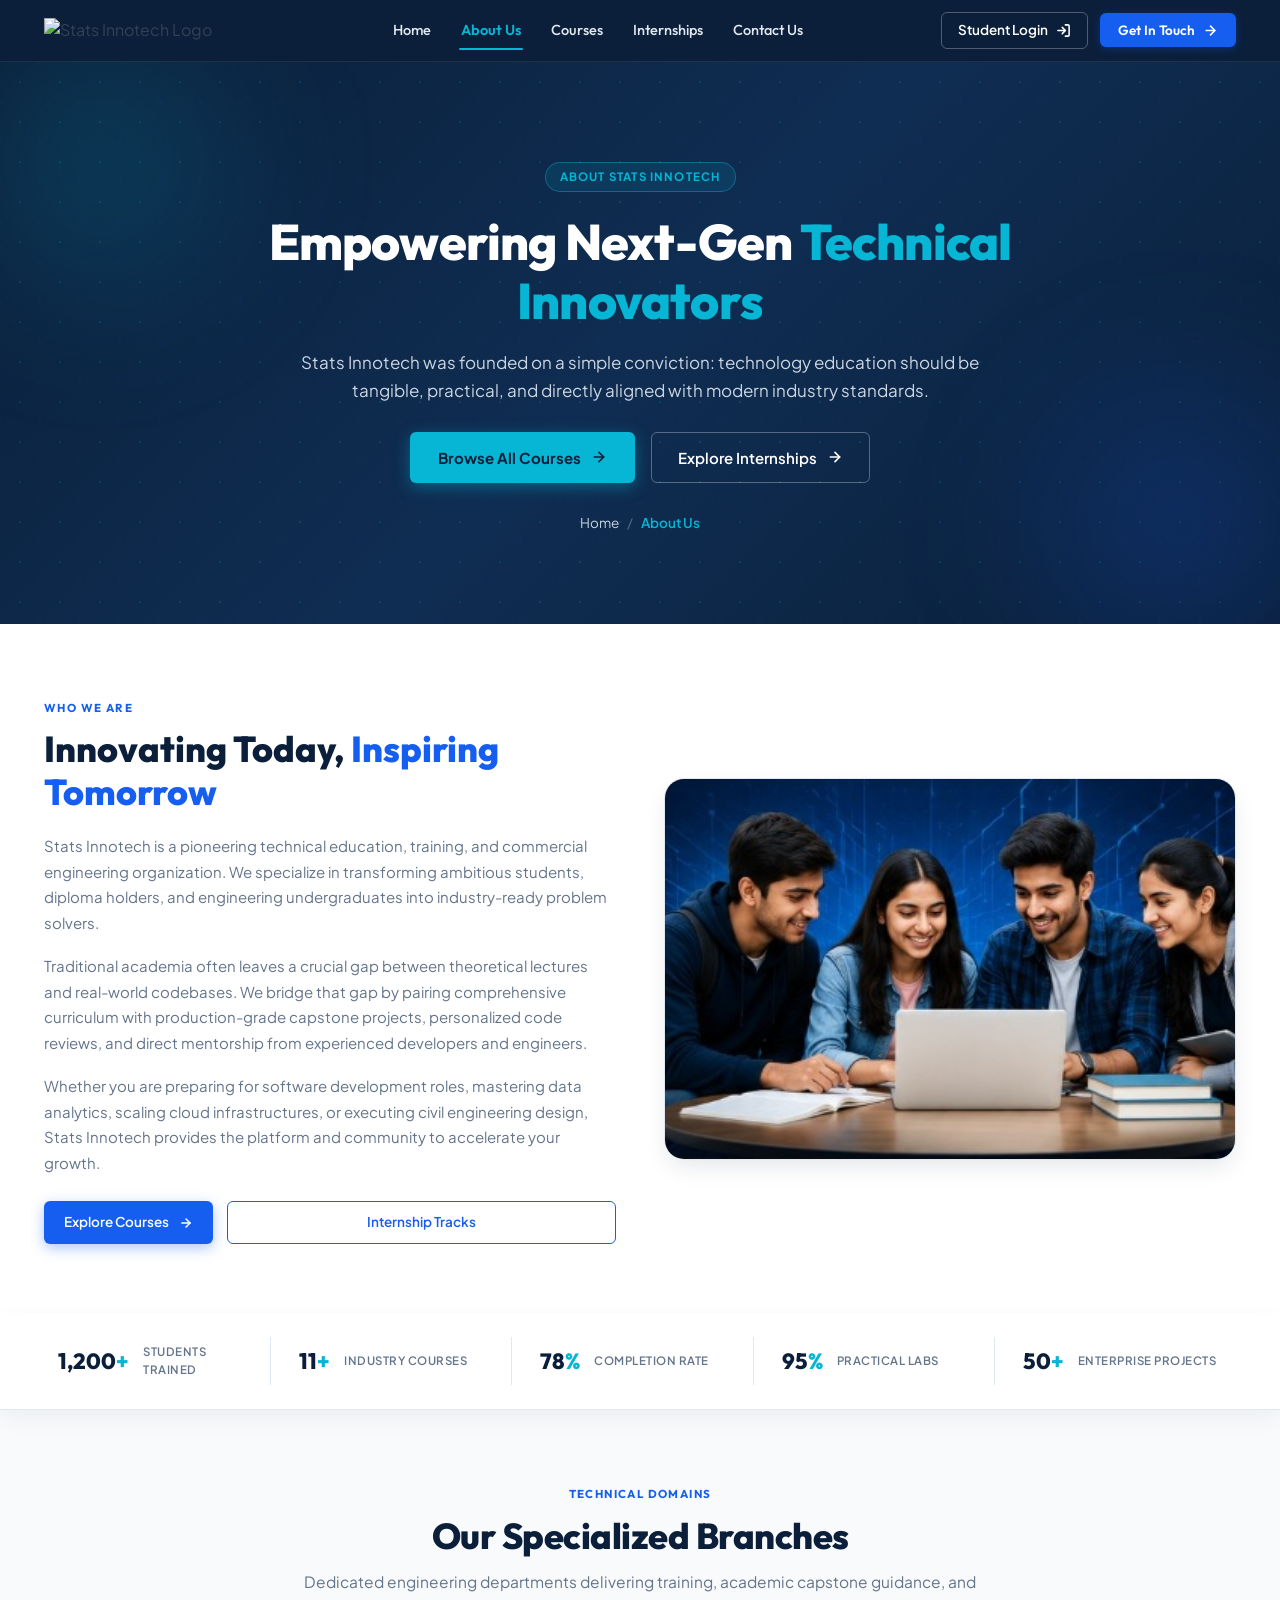
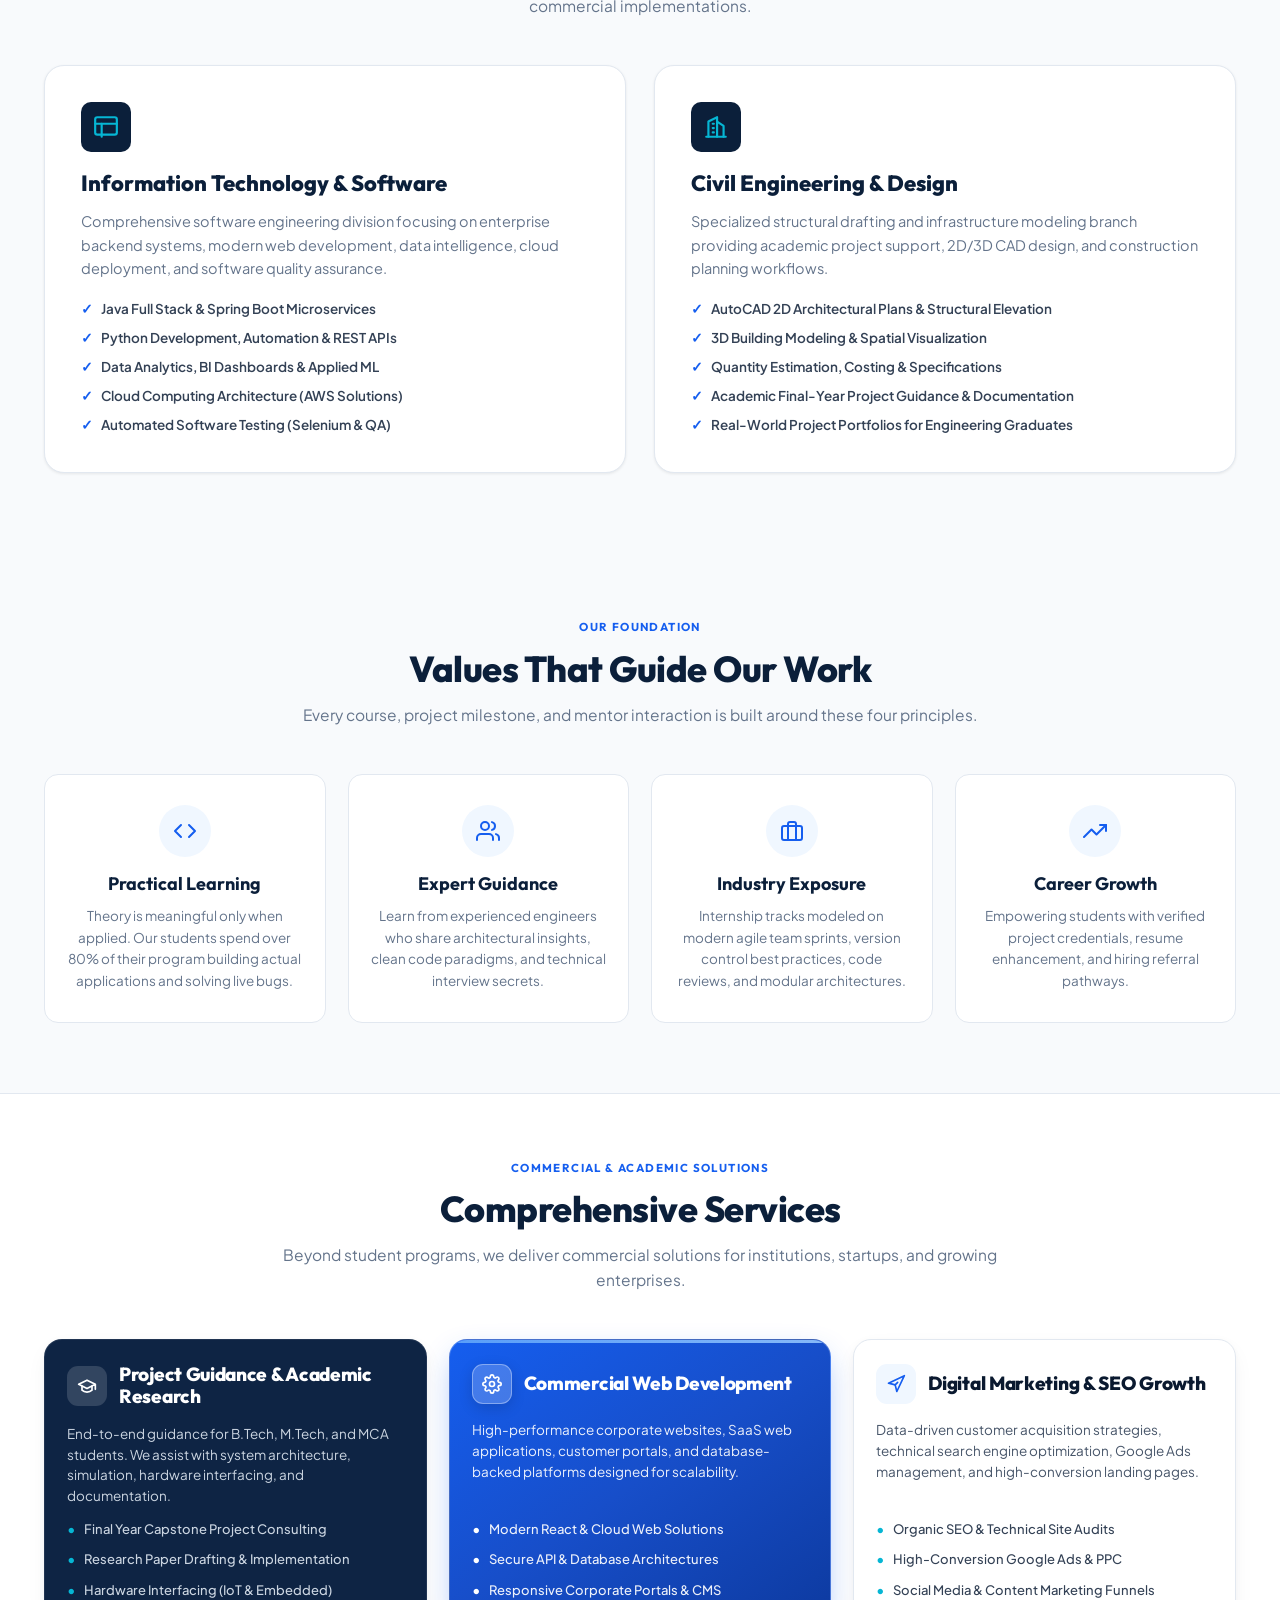
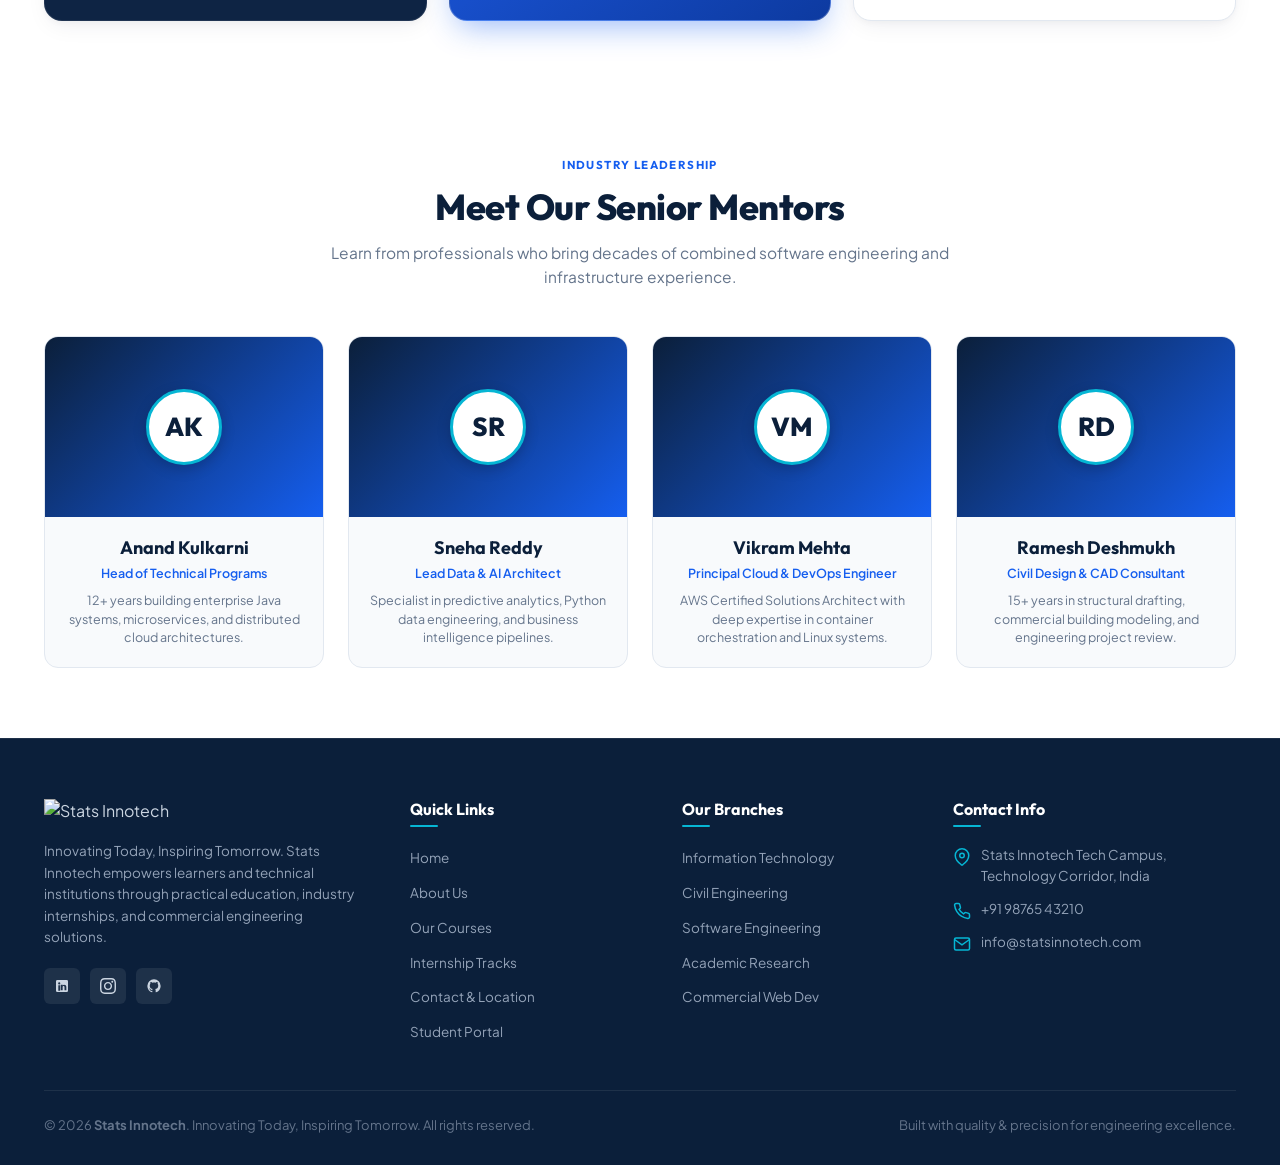
==== about.html @ 487d173d "Initial commit: Stats Innotech website files" ====
<!DOCTYPE html>
<html lang="en">
<head>
  <meta charset="UTF-8">
  <meta name="viewport" content="width=device-width, initial-scale=1.0">
  <title>About Us | Stats Innotech - Innovating Today, Inspiring Tomorrow</title>
  <meta name="description" content="Learn about Stats Innotech - our mission, story, leadership, core engineering branches in IT and Civil, and commitment to practical technical training and industry internships.">
  <link rel="preconnect" href="https://fonts.googleapis.com">
  <link rel="preconnect" href="https://fonts.gstatic.com" crossorigin>
  <link href="https://fonts.googleapis.com/css2?family=Outfit:wght@400;500;600;700;800&family=Plus+Jakarta+Sans:wght@400;500;600;700&display=swap" rel="stylesheet">
  <link rel="stylesheet" href="styles.css">
</head>
<body>

  <!-- ==========================================================================
       SITE HEADER
       ========================================================================== -->
  <header class="site-header" id="siteHeader">
    <div class="container nav-container">
      <a href="Index.html" class="brand-logo" aria-label="Stats Innotech Home">
        <img src="assets/header_logo.png" alt="Stats Innotech Logo" class="brand-logo-image">
      </a>

      <nav class="nav-menu" id="navMenu">
        <a href="Index.html" class="nav-link">Home</a>
        <a href="about.html" class="nav-link active">About Us</a>
        <a href="courses.html" class="nav-link">Courses</a>
        <a href="internships.html" class="nav-link">Internships</a>
        <a href="contact.html" class="nav-link">Contact Us</a>
      </nav>

      <div class="nav-actions">
        <a href="Index.html#student" class="btn-header-login" id="btnLogin">
          <span>Student Login</span>
          <svg fill="none" height="15" stroke="currentColor" stroke-linecap="round" stroke-linejoin="round" stroke-width="2.5" viewBox="0 0 24 24" width="15">
            <path d="M15 3h4a2 2 0 0 1 2 2v14a2 2 0 0 1-2 2h-4"></path>
            <polyline points="10 17 15 12 10 7"></polyline>
            <line x1="15" x2="3" y1="12" y2="12"></line>
          </svg>
        </a>
        <button class="btn-header-cta" id="btnGetInTouch" type="button">
          <span>Get In Touch</span>
          <svg fill="none" height="15" stroke="currentColor" stroke-linecap="round" stroke-linejoin="round" stroke-width="2.5" viewBox="0 0 24 24" width="15">
            <line x1="5" x2="19" y1="12" y2="12"></line>
            <polyline points="12 5 19 12 12 19"></polyline>
          </svg>
        </button>
        <button class="mobile-nav-toggle" id="mobileNavToggle" aria-label="Toggle navigation menu" type="button">
          <svg fill="none" height="24" stroke="currentColor" stroke-linecap="round" stroke-linejoin="round" stroke-width="2" viewBox="0 0 24 24" width="24">
            <line x1="3" x2="21" y1="12" y2="12"></line>
            <line x1="3" x2="21" y1="6" y2="6"></line>
            <line x1="3" x2="21" y1="18" y2="18"></line>
          </svg>
        </button>
      </div>
    </div>
  </header>

  <main>
    <!-- ==========================================================================
         PAGE HERO SECTION (PREMIUM HERO DESIGN)
         ========================================================================== -->
    <section class="cta-banner-section" id="pageHero" style="padding: 100px 0 90px;">
      <div class="cta-banner-glow-left"></div>
      <div class="cta-banner-glow-right"></div>
      <div class="container cta-banner-content">
        <div class="page-banner-pill" style="margin: 0 auto 20px;">
          <span>ABOUT STATS INNOTECH</span>
        </div>
        <h1 class="cta-banner-title" style="font-size: 50px; font-weight: 800; max-width: 860px; margin: 0 auto 18px; line-height: 1.18; letter-spacing: -0.8px;">
          Empowering Next-Gen <span class="text-cyan">Technical Innovators</span>
        </h1>
        <p class="cta-banner-subtitle" style="font-size: 17px; max-width: 680px; margin: 0 auto 28px; line-height: 1.65; color: #CBD5E1;">
          Stats Innotech was founded on a simple conviction: technology education should be tangible, practical, and directly aligned with modern industry standards.
        </p>
        <div class="cta-banner-actions" style="margin-bottom: 30px;">
          <a href="courses.html" class="btn-cta-primary">
            <span>Browse All Courses</span>
            <svg fill="none" height="16" stroke="currentColor" stroke-linecap="round" stroke-linejoin="round" stroke-width="2.5" viewBox="0 0 24 24" width="16"><line x1="5" x2="19" y1="12" y2="12"></line><polyline points="12 5 19 12 12 19"></polyline></svg>
          </a>
          <a href="internships.html" class="btn-cta-secondary">
            <span>Explore Internships</span>
            <svg fill="none" height="16" stroke="currentColor" stroke-linecap="round" stroke-linejoin="round" stroke-width="2.5" viewBox="0 0 24 24" width="16"><line x1="5" x2="19" y1="12" y2="12"></line><polyline points="12 5 19 12 12 19"></polyline></svg>
          </a>
        </div>
        <nav class="breadcrumb-nav" aria-label="Breadcrumb" style="justify-content: center;">
          <a href="Index.html">Home</a>
          <span class="breadcrumb-sep">/</span>
          <span class="breadcrumb-current">About Us</span>
        </nav>
      </div>
    </section>

    <!-- ==========================================================================
         COMPANY STORY & OVERVIEW
         ========================================================================== -->
    <section class="about-intro-section">
      <div class="container">
        <div class="about-intro-grid">
          <div class="about-intro-text">
            <span class="section-kicker">WHO WE ARE</span>
            <h2>Innovating Today, <span class="text-blue">Inspiring Tomorrow</span></h2>
            <p>
              Stats Innotech is a pioneering technical education, training, and commercial engineering organization. We specialize in transforming ambitious students, diploma holders, and engineering undergraduates into industry-ready problem solvers.
            </p>
            <p>
              Traditional academia often leaves a crucial gap between theoretical lectures and real-world codebases. We bridge that gap by pairing comprehensive curriculum with production-grade capstone projects, personalized code reviews, and direct mentorship from experienced developers and engineers.
            </p>
            <p>
              Whether you are preparing for software development roles, mastering data analytics, scaling cloud infrastructures, or executing civil engineering design, Stats Innotech provides the platform and community to accelerate your growth.
            </p>

            <div style="display: flex; gap: 14px; margin-top: 26px;">
              <a href="courses.html" class="btn-primary-hero" style="font-size: 13.5px; padding: 10px 20px;">
                <span>Explore Courses</span>
                <svg fill="none" height="14" stroke="currentColor" stroke-linecap="round" stroke-linejoin="round" stroke-width="2.5" viewBox="0 0 24 24" width="14"><line x1="5" x2="19" y1="12" y2="12"></line><polyline points="12 5 19 12 12 19"></polyline></svg>
              </a>
              <a href="internships.html" class="btn-card-outline" style="font-size: 13.5px; padding: 10px 20px; text-align: center;">
                <span>Internship Tracks</span>
              </a>
            </div>
          </div>

          <div class="about-intro-visual">
            <img src="assets/hero_students.png" alt="Stats Innotech Learning Community">
          </div>
        </div>
      </div>
    </section>

    <!-- ==========================================================================
         IMPACT METRICS BAR
         ========================================================================== -->
    <section class="impact-section" aria-label="Stats Innotech impact metrics">
      <div class="container impact-grid">
        <div class="impact-item">
          <span class="impact-value">1,200<span class="plus">+</span></span>
          <span class="impact-label">Students Trained</span>
        </div>
        <div class="impact-item">
          <span class="impact-value">11<span class="plus">+</span></span>
          <span class="impact-label">Industry Courses</span>
        </div>
        <div class="impact-item">
          <span class="impact-value">78<span class="plus">%</span></span>
          <span class="impact-label">Completion Rate</span>
        </div>
        <div class="impact-item">
          <span class="impact-value">95<span class="plus">%</span></span>
          <span class="impact-label">Practical Labs</span>
        </div>
        <div class="impact-item">
          <span class="impact-value">50<span class="plus">+</span></span>
          <span class="impact-label">Enterprise Projects</span>
        </div>
      </div>
    </section>

    <!-- ==========================================================================
         CORE OPERATIONAL BRANCHES
         ========================================================================== -->
    <section class="branches-section">
      <div class="container">
        <div class="section-header-centered">
          <span class="section-kicker">TECHNICAL DOMAINS</span>
          <h2 class="section-title">Our Specialized Branches</h2>
          <p class="section-subtitle">Dedicated engineering departments delivering training, academic capstone guidance, and commercial implementations.</p>
        </div>

        <div class="branches-grid">
          <!-- Branch 1: IT -->
          <div class="branch-box">
            <div class="branch-icon">
              <svg fill="none" height="26" stroke="currentColor" stroke-linecap="round" stroke-linejoin="round" stroke-width="2" viewBox="0 0 24 24" width="26">
                <rect height="16" rx="2" width="20" x="2" y="3"></rect>
                <line x1="2" x2="22" y1="9" y2="9"></line>
                <line x1="8" x2="8" y1="21" y2="9"></line>
              </svg>
            </div>
            <h3 class="branch-title">Information Technology &amp; Software</h3>
            <p class="branch-desc">
              Comprehensive software engineering division focusing on enterprise backend systems, modern web development, data intelligence, cloud deployment, and software quality assurance.
            </p>
            <ul class="branch-list">
              <li>Java Full Stack &amp; Spring Boot Microservices</li>
              <li>Python Development, Automation &amp; REST APIs</li>
              <li>Data Analytics, BI Dashboards &amp; Applied ML</li>
              <li>Cloud Computing Architecture (AWS Solutions)</li>
              <li>Automated Software Testing (Selenium &amp; QA)</li>
            </ul>
          </div>

          <!-- Branch 2: Civil -->
          <div class="branch-box">
            <div class="branch-icon">
              <svg fill="none" height="26" stroke="currentColor" stroke-linecap="round" stroke-linejoin="round" stroke-width="2" viewBox="0 0 24 24" width="26">
                <path d="M3 21h18"></path>
                <path d="M5 21V7l8-4v18"></path>
                <path d="M19 21V11l-6-4"></path>
                <path d="M9 9h1"></path>
                <path d="M9 13h1"></path>
                <path d="M9 17h1"></path>
              </svg>
            </div>
            <h3 class="branch-title">Civil Engineering &amp; Design</h3>
            <p class="branch-desc">
              Specialized structural drafting and infrastructure modeling branch providing academic project support, 2D/3D CAD design, and construction planning workflows.
            </p>
            <ul class="branch-list">
              <li>AutoCAD 2D Architectural Plans &amp; Structural Elevation</li>
              <li>3D Building Modeling &amp; Spatial Visualization</li>
              <li>Quantity Estimation, Costing &amp; Specifications</li>
              <li>Academic Final-Year Project Guidance &amp; Documentation</li>
              <li>Real-World Project Portfolios for Engineering Graduates</li>
            </ul>
          </div>
        </div>
      </div>
    </section>

    <!-- ==========================================================================
         CORE VALUES
         ========================================================================== -->
    <section class="values-section">
      <div class="container">
        <div class="section-header-centered">
          <span class="section-kicker">OUR FOUNDATION</span>
          <h2 class="section-title">Values That Guide Our Work</h2>
          <p class="section-subtitle">Every course, project milestone, and mentor interaction is built around these four principles.</p>
        </div>

        <div class="values-grid">
          <div class="value-card">
            <div class="value-icon">
              <svg fill="none" height="24" stroke="currentColor" stroke-linecap="round" stroke-linejoin="round" stroke-width="2" viewBox="0 0 24 24" width="24">
                <polyline points="16 18 22 12 16 6"></polyline>
                <polyline points="8 6 2 12 8 18"></polyline>
              </svg>
            </div>
            <h3 class="value-card-title">Practical Learning</h3>
            <p class="value-card-desc">Theory is meaningful only when applied. Our students spend over 80% of their program building actual applications and solving live bugs.</p>
          </div>

          <div class="value-card">
            <div class="value-icon">
              <svg fill="none" height="24" stroke="currentColor" stroke-linecap="round" stroke-linejoin="round" stroke-width="2" viewBox="0 0 24 24" width="24">
                <path d="M17 21v-2a4 4 0 0 0-4-4H5a4 4 0 0 0-4 4v2"></path>
                <circle cx="9" cy="7" r="4"></circle>
                <path d="M23 21v-2a4 4 0 0 0-3-3.87"></path>
                <path d="M16 3.13a4 4 0 0 1 0 7.75"></path>
              </svg>
            </div>
            <h3 class="value-card-title">Expert Guidance</h3>
            <p class="value-card-desc">Learn from experienced engineers who share architectural insights, clean code paradigms, and technical interview secrets.</p>
          </div>

          <div class="value-card">
            <div class="value-icon">
              <svg fill="none" height="24" stroke="currentColor" stroke-linecap="round" stroke-linejoin="round" stroke-width="2" viewBox="0 0 24 24" width="24">
                <rect height="14" rx="2" ry="2" width="20" x="2" y="7"></rect>
                <path d="M16 21V5a2 2 0 0 0-2-2h-4a2 2 0 0 0-2 2v16"></path>
              </svg>
            </div>
            <h3 class="value-card-title">Industry Exposure</h3>
            <p class="value-card-desc">Internship tracks modeled on modern agile team sprints, version control best practices, code reviews, and modular architectures.</p>
          </div>

          <div class="value-card">
            <div class="value-icon">
              <svg fill="none" height="24" stroke="currentColor" stroke-linecap="round" stroke-linejoin="round" stroke-width="2" viewBox="0 0 24 24" width="24">
                <polyline points="23 6 13.5 15.5 8.5 10.5 1 18"></polyline>
                <polyline points="17 6 23 6 23 12"></polyline>
              </svg>
            </div>
            <h3 class="value-card-title">Career Growth</h3>
            <p class="value-card-desc">Empowering students with verified project credentials, resume enhancement, and hiring referral pathways.</p>
          </div>
        </div>
      </div>
    </section>

    <!-- ==========================================================================
         SERVICES OFFERINGS (ACADEMIC, DIGITAL, COMMERCIAL)
         ========================================================================== -->
    <section class="features-section" style="background: var(--white); border-top: 1px solid var(--border-light);">
      <div class="container">
        <div class="section-header-centered">
          <span class="section-kicker">COMMERCIAL &amp; ACADEMIC SOLUTIONS</span>
          <h2 class="section-title">Comprehensive Services</h2>
          <p class="section-subtitle">Beyond student programs, we deliver commercial solutions for institutions, startups, and growing enterprises.</p>
        </div>

        <div class="feature-cards-grid" style="grid-template-columns: repeat(3, 1fr);">
          <div class="feature-card card-navy">
            <div>
              <div class="card-header-row">
                <div class="card-header-icon">
                  <svg fill="none" height="20" stroke="currentColor" stroke-linecap="round" stroke-linejoin="round" stroke-width="2" viewBox="0 0 24 24" width="20"><path d="M22 10v6M2 10l10-5 10 5-10 5z"></path><path d="M6 12v5c3 3 9 3 12 0v-5"></path></svg>
                </div>
                <h3 class="card-title">Project Guidance &amp; Academic Research</h3>
              </div>
              <p class="card-description" style="color: #CBD5E1;">
                End-to-end guidance for B.Tech, M.Tech, and MCA students. We assist with system architecture, simulation, hardware interfacing, and documentation.
              </p>
            </div>
            <ul class="card-bullet-list">
              <li>Final Year Capstone Project Consulting</li>
              <li>Research Paper Drafting &amp; Implementation</li>
              <li>Hardware Interfacing (IoT &amp; Embedded)</li>
            </ul>
          </div>

          <div class="feature-card card-services">
            <div class="card-services-bg-art" style="background-image: url('assets/laptop_graphic.png');"></div>
            <div>
              <div class="card-header-row">
                <div class="card-header-icon">
                  <svg fill="none" height="20" stroke="currentColor" stroke-linecap="round" stroke-linejoin="round" stroke-width="2" viewBox="0 0 24 24" width="20"><circle cx="12" cy="12" r="3"></circle><path d="M19.4 15a1.65 1.65 0 0 0 .33 1.82l.06.06a2 2 0 0 1 0 2.83 2 2 0 0 1-2.83 0l-.06-.06a1.65 1.65 0 0 0-1.82-.33 1.65 1.65 0 0 0-1 1.51V21a2 2 0 0 1-2 2 2 2 0 0 1-2-2v-.09A1.65 1.65 0 0 0 9 19.4a1.65 1.65 0 0 0-1.82.33l-.06.06a2 2 0 0 1-2.83 0 2 2 0 0 1 0-2.83l.06-.06a1.65 1.65 0 0 0 .33-1.82 1.65 1.65 0 0 0-1.51-1H3a2 2 0 0 1-2-2 2 2 0 0 1 2-2h.09A1.65 1.65 0 0 0 4.6 9a1.65 1.65 0 0 0-.33-1.82l-.06-.06a2 2 0 0 1 0-2.83 2 2 0 0 1 2.83 0l.06.06a1.65 1.65 0 0 0 1.82.33H9a1.65 1.65 0 0 0 1-1.51V3a2 2 0 0 1 2-2 2 2 0 0 1 2 2v.09a1.65 1.65 0 0 0 1 1.51 1.65 1.65 0 0 0 1.82-.33l.06-.06a2 2 0 0 1 2.83 0 2 2 0 0 1 0 2.83l-.06.06a1.65 1.65 0 0 0-.33 1.82V9a1.65 1.65 0 0 0 1.51 1H21a2 2 0 0 1 2 2 2 2 0 0 1-2 2h-.09a1.65 1.65 0 0 0-1.51 1z"></path></svg>
                </div>
                <h3 class="card-title">Commercial Web Development</h3>
              </div>
              <p class="card-description" style="color: rgba(255,255,255,0.92);">
                High-performance corporate websites, SaaS web applications, customer portals, and database-backed platforms designed for scalability.
              </p>
            </div>
            <ul class="card-bullet-list">
              <li>Modern React &amp; Cloud Web Solutions</li>
              <li>Secure API &amp; Database Architectures</li>
              <li>Responsive Corporate Portals &amp; CMS</li>
            </ul>
          </div>

          <div class="feature-card card-light">
            <div>
              <div class="card-header-row">
                <div class="card-header-icon">
                  <svg fill="none" height="20" stroke="currentColor" stroke-linecap="round" stroke-linejoin="round" stroke-width="2" viewBox="0 0 24 24" width="20"><path d="M3 11l19-9-9 19-2-8-8-2z"></path><path d="M11 13l3-3"></path></svg>
                </div>
                <h3 class="card-title">Digital Marketing &amp; SEO Growth</h3>
              </div>
              <p class="card-description">
                Data-driven customer acquisition strategies, technical search engine optimization, Google Ads management, and high-conversion landing pages.
              </p>
            </div>
            <ul class="card-bullet-list">
              <li>Organic SEO &amp; Technical Site Audits</li>
              <li>High-Conversion Google Ads &amp; PPC</li>
              <li>Social Media &amp; Content Marketing Funnels</li>
            </ul>
          </div>
        </div>
      </div>
    </section>

    <!-- ==========================================================================
         MENTOR TEAM
         ========================================================================== -->
    <section class="team-section">
      <div class="container">
        <div class="section-header-centered">
          <span class="section-kicker">INDUSTRY LEADERSHIP</span>
          <h2 class="section-title">Meet Our Senior Mentors</h2>
          <p class="section-subtitle">Learn from professionals who bring decades of combined software engineering and infrastructure experience.</p>
        </div>

        <div class="team-grid">
          <div class="team-card">
            <div class="team-avatar-box">
              <div class="team-avatar-initials">AK</div>
            </div>
            <div class="team-info">
              <h3 class="team-name">Anand Kulkarni</h3>
              <div class="team-role">Head of Technical Programs</div>
              <p class="team-bio">12+ years building enterprise Java systems, microservices, and distributed cloud architectures.</p>
            </div>
          </div>

          <div class="team-card">
            <div class="team-avatar-box">
              <div class="team-avatar-initials">SR</div>
            </div>
            <div class="team-info">
              <h3 class="team-name">Sneha Reddy</h3>
              <div class="team-role">Lead Data &amp; AI Architect</div>
              <p class="team-bio">Specialist in predictive analytics, Python data engineering, and business intelligence pipelines.</p>
            </div>
          </div>

          <div class="team-card">
            <div class="team-avatar-box">
              <div class="team-avatar-initials">VM</div>
            </div>
            <div class="team-info">
              <h3 class="team-name">Vikram Mehta</h3>
              <div class="team-role">Principal Cloud &amp; DevOps Engineer</div>
              <p class="team-bio">AWS Certified Solutions Architect with deep expertise in container orchestration and Linux systems.</p>
            </div>
          </div>

          <div class="team-card">
            <div class="team-avatar-box">
              <div class="team-avatar-initials">RD</div>
            </div>
            <div class="team-info">
              <h3 class="team-name">Ramesh Deshmukh</h3>
              <div class="team-role">Civil Design &amp; CAD Consultant</div>
              <p class="team-bio">15+ years in structural drafting, commercial building modeling, and engineering project review.</p>
            </div>
          </div>
        </div>
      </div>
    </section>

  </main>

  <!-- ==========================================================================
       MODAL: GET IN TOUCH
       ========================================================================== -->
  <div class="modal-overlay" id="contactModal" role="dialog" aria-hidden="true">
    <div class="modal-card">
      <div class="modal-header">
        <h3 class="modal-title">Get In Touch</h3>
        <button class="modal-close-btn" data-close="contactModal" aria-label="Close dialog" type="button">&times;</button>
      </div>
      <div class="modal-body">
        <p style="font-size: 13.5px; color: #64748B; margin-bottom: 20px;">
          Have questions or want to partner with Stats Innotech? Fill out the form and our team will get back to you shortly.
        </p>
        <form id="contactForm">
          <div class="form-group">
            <label class="form-label" for="contactName">Full Name *</label>
            <input class="form-input" id="contactName" placeholder="e.g. Rahul Sharma" required type="text">
          </div>
          <div class="form-group">
            <label class="form-label" for="contactEmail">Email Address *</label>
            <input class="form-input" id="contactEmail" placeholder="name@example.com" required type="email">
          </div>
          <div class="form-group">
            <label class="form-label" for="contactPhone">Phone Number *</label>
            <input class="form-input" id="contactPhone" placeholder="+91 98765 43210" required type="tel">
          </div>
          <div class="form-group">
            <label class="form-label" for="contactInterest">Area of Interest</label>
            <select class="form-select" id="contactInterest">
              <option value="About Stats Innotech">General Partnership / About</option>
              <option value="Courses">Professional Courses</option>
              <option value="Internships">Industry Internships</option>
              <option value="Project Guidance">Engineering Project Guidance</option>
              <option value="Web Development">Commercial Web Development</option>
              <option value="Other">Other Inquiry</option>
            </select>
          </div>
          <div class="form-group">
            <label class="form-label" for="contactMessage">Message / Questions</label>
            <textarea class="form-textarea" id="contactMessage" placeholder="Tell us how we can help you..." rows="3"></textarea>
          </div>
          <button class="form-submit-btn" type="submit">
            <span>Send Message</span>
            <svg fill="none" height="15" stroke="currentColor" stroke-linecap="round" stroke-linejoin="round" stroke-width="2.5" viewBox="0 0 24 24" width="15">
              <line x1="22" x2="11" y1="2" y2="13"></line>
              <polygon points="22 2 15 22 11 13 2 9 22 2"></polygon>
            </svg>
          </button>
        </form>
      </div>
    </div>
  </div>

  <!-- Toast Notification -->
  <div class="toast-notification" id="toastNotification">
    <svg fill="none" height="20" stroke="#06B6D4" stroke-linecap="round" stroke-linejoin="round" stroke-width="2.5" viewBox="0 0 24 24" width="20">
      <path d="M22 11.08V12a10 10 0 1 1-5.93-9.14"></path>
      <polyline points="22 4 12 14.01 9 11.01"></polyline>
    </svg>
    <span id="toastMessage">Thank you! Your submission has been received.</span>
  </div>

  <!-- ==========================================================================
       SITE FOOTER
       ========================================================================== -->
  <footer class="site-footer">
    <div class="container">
      <div class="footer-top-grid">
        <div class="footer-brand-col">
          <a href="Index.html" aria-label="Stats Innotech Home">
            <img src="assets/header_logo.png" alt="Stats Innotech" class="footer-logo">
          </a>
          <p>
            Innovating Today, Inspiring Tomorrow. Stats Innotech empowers learners and technical institutions through practical education, industry internships, and commercial engineering solutions.
          </p>
          <div class="footer-social-row">
            <a href="https://linkedin.com" class="social-icon-btn" aria-label="LinkedIn" target="_blank" rel="noopener">
              <svg fill="currentColor" height="16" viewBox="0 0 24 24" width="16"><path d="M19 3a2 2 0 0 1 2 2v14a2 2 0 0 1-2 2H5a2 2 0 0 1-2-2V5a2 2 0 0 1 2-2h14m-.5 15.5v-5.3a3.26 3.26 0 0 0-3.26-3.26c-.85 0-1.84.52-2.28 1.3v-1.11h-2.79v8.37h2.79v-4.93c0-.77.62-1.4 1.39-1.4a1.4 1.4 0 0 1 1.4 1.4v4.93h2.75M6.46 10.9v8.37H9.2V10.9H6.46M7.83 6.45a1.64 1.64 0 1 0 0 3.28 1.64 1.64 0 0 0 0-3.28z"></path></svg>
            </a>
            <a href="https://instagram.com" class="social-icon-btn" aria-label="Instagram" target="_blank" rel="noopener">
              <svg fill="currentColor" height="16" viewBox="0 0 24 24" width="16"><path d="M12 2.163c3.204 0 3.584.012 4.85.07 3.252.148 4.771 1.691 4.919 4.919.058 1.265.069 1.645.069 4.849 0 3.205-.012 3.584-.069 4.849-.149 3.225-1.664 4.771-4.919 4.919-1.266.058-1.644.07-4.85.07-3.204 0-3.584-.012-4.849-.07-3.26-.149-4.771-1.699-4.919-4.92-.058-1.265-.07-1.644-.07-4.849 0-3.204.013-3.583.07-4.849.149-3.227 1.664-4.771 4.919-4.919 1.266-.057 1.645-.069 4.849-.069zm0-2.163c-3.259 0-3.667.014-4.947.072-4.358.2-6.78 2.618-6.98 6.98-.059 1.281-.073 1.689-.073 4.948 0 3.259.014 3.668.072 4.948.2 4.358 2.618 6.78 6.98 6.98 1.281.058 1.689.072 4.948.072 3.259 0 3.668-.014 4.948-.072 4.354-.2 6.782-2.618 6.979-6.98.059-1.28.073-1.689.073-4.948 0-3.259-.014-3.667-.072-4.947-.196-4.354-2.617-6.78-6.979-6.98-1.281-.059-1.69-.073-4.949-.073zm0 5.838c-3.403 0-6.162 2.759-6.162 6.162s2.759 6.163 6.162 6.163 6.162-2.759 6.162-6.163c0-3.403-2.759-6.162-6.162-6.162zm0 10.162c-2.209 0-4-1.79-4-4 0-2.209 1.791-4 4-4s4 1.791 4 4c0 2.21-1.791 4-4 4zm6.406-11.845c-.796 0-1.441.645-1.441 1.44s.645 1.44 1.441 1.44c.795 0 1.439-.645 1.439-1.44s-.644-1.44-1.439-1.44z"></path></svg>
            </a>
            <a href="https://github.com" class="social-icon-btn" aria-label="GitHub" target="_blank" rel="noopener">
              <svg fill="currentColor" height="16" viewBox="0 0 24 24" width="16"><path d="M12 2A10 10 0 0 0 2 12c0 4.42 2.87 8.17 6.84 9.5.5.08.66-.23.66-.5v-1.69c-2.77.6-3.36-1.34-3.36-1.34-.46-1.16-1.11-1.47-1.11-1.47-.91-.62.07-.6.07-.6 1 .07 1.53 1.03 1.53 1.03.87 1.52 2.34 1.07 2.91.83.1-.65.35-1.09.63-1.34-2.22-.25-4.55-1.11-4.55-4.92 0-1.11.38-2 1.03-2.71-.1-.25-.45-1.29.1-2.64 0 0 .84-.27 2.75 1.02.79-.22 1.65-.33 2.5-.33.85 0 1.71.11 2.5.33 1.91-1.29 2.75-1.02 2.75-1.02.55 1.35.2 2.39.1 2.64.65.71 1.03 1.6 1.03 2.71 0 3.82-2.34 4.66-4.57 4.91.36.31.69.92.69 1.85V21c0 .27.16.59.67.5C19.14 20.16 22 16.42 22 12A10 10 0 0 0 12 2z"></path></svg>
            </a>
          </div>
        </div>

        <div>
          <h4 class="footer-heading">Quick Links</h4>
          <ul class="footer-links-list">
            <li><a href="Index.html">Home</a></li>
            <li><a href="about.html">About Us</a></li>
            <li><a href="courses.html">Our Courses</a></li>
            <li><a href="internships.html">Internship Tracks</a></li>
            <li><a href="contact.html">Contact &amp; Location</a></li>
            <li><a href="Index.html#student">Student Portal</a></li>
          </ul>
        </div>

        <div>
          <h4 class="footer-heading">Our Branches</h4>
          <ul class="footer-links-list">
            <li><a href="about.html">Information Technology</a></li>
            <li><a href="about.html">Civil Engineering</a></li>
            <li><a href="courses.html">Software Engineering</a></li>
            <li><a href="internships.html">Academic Research</a></li>
            <li><a href="about.html">Commercial Web Dev</a></li>
          </ul>
        </div>

        <div>
          <h4 class="footer-heading">Contact Info</h4>
          <div class="footer-contact-info">
            <div class="footer-contact-item">
              <svg fill="none" height="18" stroke="currentColor" stroke-width="2" viewBox="0 0 24 24" width="18"><path d="M21 10c0 7-9 13-9 13s-9-6-9-13a9 9 0 0 1 18 0z"></path><circle cx="12" cy="10" r="3"></circle></svg>
              <span>Stats Innotech Tech Campus, Technology Corridor, India</span>
            </div>
            <div class="footer-contact-item">
              <svg fill="none" height="18" stroke="currentColor" stroke-width="2" viewBox="0 0 24 24" width="18"><path d="M22 16.92v3a2 2 0 0 1-2.18 2 19.79 19.79 0 0 1-8.63-3.07 19.5 19.5 0 0 1-6-6 19.79 19.79 0 0 1-3.07-8.67A2 2 0 0 1 4.11 2h3a2 2 0 0 1 2 1.72 12.84 12.84 0 0 0 .7 2.81 2 2 0 0 1-.45 2.11L8.09 9.91a16 16 0 0 0 6 6l1.27-1.27a2 2 0 0 1 2.11-.45 12.84 12.84 0 0 0 2.81.7A2 2 0 0 1 22 16.92z"></path></svg>
              <span>+91 98765 43210</span>
            </div>
            <div class="footer-contact-item">
              <svg fill="none" height="18" stroke="currentColor" stroke-width="2" viewBox="0 0 24 24" width="18"><path d="M4 4h16c1.1 0 2 .9 2 2v12c0 1.1-.9 2-2 2H4c-1.1 0-2-.9-2-2V6c0-1.1.9-2 2-2z"></path><polyline points="22,6 12,13 2,6"></polyline></svg>
              <span>info@statsinnotech.com</span>
            </div>
          </div>
        </div>
      </div>

      <div class="footer-bottom">
        <p>&copy; 2026 <strong>Stats Innotech</strong>. Innovating Today, Inspiring Tomorrow. All rights reserved.</p>
        <p>Built with quality &amp; precision for engineering excellence.</p>
      </div>
    </div>
  </footer>

  <script src="main.js"></script>
</body>
</html>
---- styles.css ----
/* ==========================================================================
   STATS INNOTECH - UNIFIED MASTER STYLESHEET
   Brand Colors:
     - Navy Primary: #0B1F3A
     - Navy Dark:    #071527
     - Navy Light:   #11294A
     - Navy Card:    #0E2444
     - Blue Primary: #155EEF
     - Blue Hover:   #104ECC
     - Blue Subtle:  rgba(21, 94, 239, 0.12)
     - Electric Cyan:#06B6D4
     - Cyan Glow:    rgba(6, 182, 212, 0.35)
     - Cyan Subtle:  rgba(6, 182, 212, 0.1)
     - Ice Light:    #F0F7FF
     - Ice Border:   #CFE3F7
     - White:        #FFFFFF
     - Slate Dark:   #334155
     - Slate Muted:  #64748B
     - Slate Light:  #94A3B8
     - Border Light: #E2E8F0
   ========================================================================== */

:root {
  --navy-primary: #0B1F3A;
  --navy-dark: #071527;
  --navy-light: #11294a;
  --navy-card: #0e2444;
  --blue-primary: #155EEF;
  --blue-hover: #104ecc;
  --blue-subtle: rgba(21, 94, 239, 0.12);
  --cyan-primary: #06B6D4;
  --cyan-glow: rgba(6, 182, 212, 0.35);
  --cyan-subtle: rgba(6, 182, 212, 0.1);
  --ice-bg: #EAF5FF;
  --ice-card: #F0F7FF;
  --ice-border: #CFE3F7;
  --white: #FFFFFF;
  --slate-dark: #334155;
  --slate-muted: #64748B;
  --slate-light: #94A3B8;
  --border-light: #E2E8F0;
  --radius-sm: 6px;
  --radius-md: 10px;
  --radius-lg: 14px;
  --radius-xl: 20px;
  --radius-pill: 9999px;
  --font-main: 'Outfit', -apple-system, BlinkMacSystemFont, 'Segoe UI', Roboto, sans-serif;
  --font-body: 'Plus Jakarta Sans', -apple-system, BlinkMacSystemFont, 'Segoe UI', Roboto, sans-serif;
  --transition-fast: 0.2s ease;
  --transition-normal: 0.3s cubic-bezier(0.4, 0, 0.2, 1);
  --shadow-sm: 0 1px 3px rgba(0, 0, 0, 0.08);
  --shadow-md: 0 4px 12px rgba(11, 31, 58, 0.08);
  --shadow-lg: 0 10px 25px -5px rgba(11, 31, 58, 0.12);
  --shadow-glow: 0 0 25px rgba(6, 182, 212, 0.25);
}

/* Reset & Base */
*, *::before, *::after {
  box-sizing: border-box;
  margin: 0;
  padding: 0;
}

html {
  scroll-behavior: smooth;
  font-size: 16px;
}

body {
  font-family: var(--font-body);
  background-color: #F8FAFC;
  color: var(--slate-dark);
  line-height: 1.55;
  -webkit-font-smoothing: antialiased;
  -moz-osx-font-smoothing: grayscale;
  overflow-x: hidden;
}

h1, h2, h3, h4, h5, h6 {
  font-family: var(--font-main);
  font-weight: 700;
  color: var(--navy-primary);
  line-height: 1.25;
}

a {
  text-decoration: none;
  color: inherit;
  transition: var(--transition-fast);
}

ul {
  list-style: none;
}

button {
  font-family: var(--font-main);
  cursor: pointer;
  border: none;
  background: none;
  transition: var(--transition-normal);
}

/* Container */
.container {
  width: 100%;
  max-width: 1240px;
  margin: 0 auto;
  padding: 0 24px;
}

/* Text Highlights */
.text-cyan {
  color: var(--cyan-primary) !important;
}

.text-blue {
  color: var(--blue-primary) !important;
}

.text-white {
  color: var(--white) !important;
}

/* ==========================================================================
   HEADER / NAVBAR
   ========================================================================== */
.site-header {
  position: sticky;
  top: 0;
  z-index: 1000;
  background-color: var(--navy-primary) !important;
  border-bottom: 1px solid rgba(255, 255, 255, 0.08);
  padding: 12px 0;
  transition: var(--transition-normal);
}

.site-header.scrolled {
  box-shadow: 0 4px 20px rgba(0, 0, 0, 0.3);
  padding: 10px 0;
}

.nav-container {
  display: flex;
  align-items: center;
  justify-content: space-between;
  gap: 20px;
}

.brand-logo {
  display: flex;
  align-items: center;
  gap: 12px;
  text-decoration: none;
}

.brand-logo-image {
  display: block;
  width: 210px;
  height: auto;
  max-height: 48px;
  object-fit: contain;
  object-position: left center;
  flex-shrink: 0;
}

.nav-menu {
  display: flex;
  align-items: center;
  gap: 26px;
}

.nav-link {
  font-family: var(--font-main);
  font-size: 14.5px;
  font-weight: 500;
  color: #E2E8F0;
  position: relative;
  padding: 6px 2px;
  transition: var(--transition-fast);
}

.nav-link:hover {
  color: var(--cyan-primary);
}

.nav-link.active {
  color: var(--cyan-primary);
  font-weight: 600;
}

.nav-link.active::after {
  content: '';
  position: absolute;
  bottom: -2px;
  left: 0;
  width: 100%;
  height: 2px;
  background: var(--cyan-primary);
  border-radius: var(--radius-pill);
}

.nav-actions {
  display: flex;
  align-items: center;
  gap: 12px;
}

.btn-header-cta {
  display: inline-flex;
  align-items: center;
  gap: 8px;
  background-color: var(--blue-primary);
  color: var(--white);
  font-size: 13.5px;
  font-weight: 600;
  padding: 8px 18px;
  border-radius: var(--radius-sm);
  transition: var(--transition-normal);
  box-shadow: 0 2px 8px rgba(21, 94, 239, 0.3);
}

.btn-header-cta:hover {
  background-color: var(--blue-hover);
  transform: translateY(-1px);
  box-shadow: 0 4px 14px rgba(21, 94, 239, 0.45);
}

.btn-header-login {
  display: inline-flex;
  align-items: center;
  gap: 8px;
  color: var(--white);
  border: 1px solid rgba(255, 255, 255, 0.28);
  font-size: 13.5px;
  font-weight: 600;
  padding: 7px 16px;
  border-radius: var(--radius-sm);
  transition: var(--transition-normal);
}

.btn-header-login:hover {
  background: rgba(255, 255, 255, 0.1);
  border-color: var(--cyan-primary);
  color: var(--cyan-primary);
}

.mobile-nav-toggle {
  display: none;
  background: none;
  border: none;
  color: var(--white);
  cursor: pointer;
  padding: 6px;
}

/* ==========================================================================
   PAGE BANNER (INNER PAGES: COURSES, INTERNSHIPS, ABOUT, CONTACT)
   ========================================================================== */
.page-banner {
  background: var(--navy-primary);
  background-image: 
    radial-gradient(circle at 85% 30%, rgba(21, 94, 239, 0.25) 0%, transparent 60%),
    radial-gradient(circle at 15% 80%, rgba(6, 182, 212, 0.18) 0%, transparent 50%);
  padding: 64px 0 54px;
  position: relative;
  overflow: hidden;
  border-bottom: 1px solid rgba(255, 255, 255, 0.08);
}

.page-banner-circuit {
  position: absolute;
  top: 0;
  left: 0;
  width: 100%;
  height: 100%;
  pointer-events: none;
  opacity: 0.3;
  background-image: radial-gradient(rgba(6, 182, 212, 0.25) 1px, transparent 1px), radial-gradient(rgba(21, 94, 239, 0.2) 1px, transparent 1px);
  background-size: 36px 36px;
  background-position: 0 0, 18px 18px;
}

.page-banner-content {
  position: relative;
  z-index: 2;
  max-width: 820px;
}

.page-banner-pill {
  display: inline-flex;
  align-items: center;
  gap: 8px;
  padding: 5px 14px;
  border-radius: var(--radius-pill);
  background: rgba(6, 182, 212, 0.12);
  border: 1px solid rgba(6, 182, 212, 0.4);
  color: var(--cyan-primary);
  font-size: 11.5px;
  font-weight: 700;
  letter-spacing: 1.2px;
  text-transform: uppercase;
  margin-bottom: 18px;
}

.page-banner-title {
  font-size: 44px;
  font-weight: 800;
  color: var(--white);
  line-height: 1.15;
  margin-bottom: 16px;
  letter-spacing: -0.5px;
}

.page-banner-desc {
  font-size: 16px;
  color: #CBD5E1;
  line-height: 1.65;
  max-width: 720px;
  margin-bottom: 24px;
}

.breadcrumb-nav {
  display: flex;
  align-items: center;
  gap: 8px;
  font-size: 13.5px;
  color: var(--slate-light);
}

.breadcrumb-nav a {
  color: #CBD5E1;
}

.breadcrumb-nav a:hover {
  color: var(--cyan-primary);
}

.breadcrumb-sep {
  color: rgba(255, 255, 255, 0.3);
}

.breadcrumb-current {
  color: var(--cyan-primary);
  font-weight: 600;
}

/* ==========================================================================
   HERO SECTION (HOME)
   ========================================================================== */
.hero-section {
  position: relative;
  background-color: var(--navy-primary);
  background-image: 
    radial-gradient(circle at 80% 40%, rgba(21, 94, 239, 0.2) 0%, transparent 60%),
    radial-gradient(circle at 20% 70%, rgba(6, 182, 212, 0.14) 0%, transparent 50%);
  padding: 44px 0 50px;
  overflow: hidden;
  border-bottom: 1px solid rgba(255, 255, 255, 0.06);
}

.hero-circuit-bg {
  position: absolute;
  top: 0;
  left: 0;
  width: 100%;
  height: 100%;
  pointer-events: none;
  opacity: 0.35;
  background-image: radial-gradient(rgba(6, 182, 212, 0.2) 1px, transparent 1px), radial-gradient(rgba(21, 94, 239, 0.15) 1px, transparent 1px);
  background-size: 40px 40px;
  background-position: 0 0, 20px 20px;
}

.hero-grid {
  display: grid;
  grid-template-columns: 1.05fr 0.95fr;
  align-items: center;
  gap: 36px;
  position: relative;
  z-index: 2;
}

.hero-content {
  display: flex;
  flex-direction: column;
}

.hero-pill-badge {
  display: inline-flex;
  align-items: center;
  gap: 6px;
  padding: 5px 14px;
  border-radius: var(--radius-pill);
  background: rgba(6, 182, 212, 0.1);
  border: 1px solid rgba(6, 182, 212, 0.35);
  color: var(--cyan-primary);
  font-size: 11px;
  font-weight: 700;
  letter-spacing: 1.4px;
  margin-bottom: 20px;
  width: fit-content;
}

.hero-title {
  font-size: 48px;
  font-weight: 800;
  color: var(--white);
  line-height: 1.15;
  margin-bottom: 18px;
  letter-spacing: -0.5px;
}

.hero-description {
  color: #CBD5E1;
  font-size: 15.5px;
  line-height: 1.65;
  max-width: 540px;
  margin-bottom: 28px;
}

.hero-cta-group {
  display: flex;
  align-items: center;
  gap: 14px;
  margin-bottom: 34px;
  flex-wrap: wrap;
}

.btn-primary-hero {
  display: inline-flex;
  align-items: center;
  gap: 10px;
  background-color: var(--blue-primary);
  color: var(--white);
  font-size: 14.5px;
  font-weight: 600;
  padding: 12px 24px;
  border-radius: var(--radius-sm);
  transition: var(--transition-normal);
  box-shadow: 0 4px 14px rgba(21, 94, 239, 0.35);
}

.btn-primary-hero:hover {
  background-color: var(--blue-hover);
  transform: translateY(-2px);
  box-shadow: 0 6px 20px rgba(21, 94, 239, 0.5);
}

.btn-secondary-hero {
  display: inline-flex;
  align-items: center;
  gap: 10px;
  background: rgba(255, 255, 255, 0.04);
  color: var(--white);
  font-size: 14.5px;
  font-weight: 600;
  padding: 11px 22px;
  border-radius: var(--radius-sm);
  border: 1px solid rgba(255, 255, 255, 0.22);
  transition: var(--transition-normal);
}

.btn-secondary-hero:hover {
  background: rgba(255, 255, 255, 0.1);
  border-color: rgba(255, 255, 255, 0.4);
  transform: translateY(-2px);
}

.hero-badges-row {
  display: flex;
  align-items: center;
  gap: 20px;
  flex-wrap: wrap;
}

.hero-badge-item {
  display: flex;
  align-items: center;
  gap: 8px;
}

.hero-badge-icon {
  display: flex;
  align-items: center;
  justify-content: center;
  width: 32px;
  height: 32px;
  border-radius: var(--radius-pill);
  background: rgba(6, 182, 212, 0.15);
  color: var(--cyan-primary);
  flex-shrink: 0;
}

.hero-badge-text {
  font-size: 12.5px;
  font-weight: 600;
  color: #E2E8F0;
}

.hero-visual-wrapper {
  position: relative;
  display: flex;
  justify-content: center;
  align-items: center;
}

.hero-visual-glow {
  position: absolute;
  width: 90%;
  height: 90%;
  border-radius: 50%;
  background: radial-gradient(circle, rgba(6, 182, 212, 0.25) 0%, rgba(21, 94, 239, 0.18) 60%, transparent 80%);
  filter: blur(40px);
  z-index: 1;
}

.hero-visual-container {
  position: relative;
  z-index: 2;
  width: 100%;
  max-width: 500px;
  border-radius: var(--radius-xl);
  overflow: hidden;
  box-shadow: 0 20px 50px rgba(0, 0, 0, 0.4);
  border: 1px solid rgba(255, 255, 255, 0.15);
}

.hero-image {
  display: block;
  width: 100%;
  height: auto;
  object-fit: cover;
  transition: transform 0.6s ease;
}

.hero-visual-container:hover .hero-image {
  transform: scale(1.03);
}

/* ==========================================================================
   IMPACT METRICS
   ========================================================================== */
.impact-section {
  position: relative;
  z-index: 3;
  margin-top: -1px;
  padding: 24px 0;
  background: var(--white);
  border-bottom: 1px solid var(--border-light);
  box-shadow: 0 8px 22px rgba(11, 31, 58, 0.05);
}

.impact-grid {
  display: grid;
  grid-template-columns: repeat(5, 1fr);
  gap: 14px;
}

.impact-item {
  display: flex;
  align-items: center;
  gap: 14px;
  padding: 6px 14px;
  border-right: 1px solid var(--border-light);
}

.impact-item:last-child {
  border-right: none;
}

.impact-icon-wrapper {
  display: flex;
  align-items: center;
  justify-content: center;
  width: 44px;
  height: 44px;
  border-radius: var(--radius-md);
  background: var(--ice-card);
  color: var(--blue-primary);
  flex-shrink: 0;
}

.impact-number,
.impact-value {
  font-family: var(--font-main);
  font-size: 22px;
  font-weight: 800;
  color: var(--navy-primary);
  line-height: 1.1;
}

.impact-value .plus {
  color: var(--cyan-primary);
}

.impact-label {
  font-size: 11.5px;
  font-weight: 600;
  color: var(--slate-muted);
  text-transform: uppercase;
  letter-spacing: 0.5px;
}

/* ==========================================================================
   FEATURE CARDS (BRANCHES, SERVICES, COURSES, INTERNSHIPS)
   ========================================================================== */
.features-section {
  padding: 60px 0;
  background: #F8FAFC;
}

.feature-cards-grid {
  display: grid;
  grid-template-columns: repeat(4, 1fr);
  gap: 20px;
}

.feature-card {
  position: relative;
  border-radius: var(--radius-lg);
  padding: 28px 22px;
  display: flex;
  flex-direction: column;
  justify-content: space-between;
  min-height: 250px;
  overflow: hidden;
  transition: transform var(--transition-normal), box-shadow var(--transition-normal);
}

.feature-card:hover {
  transform: translateY(-5px);
}

.card-navy,
.card-branches {
  background: var(--navy-card);
  color: var(--white);
  border: 1px solid rgba(255, 255, 255, 0.08);
  box-shadow: 0 10px 25px rgba(11, 31, 58, 0.15);
}

.card-navy .card-title,
.card-branches .card-title {
  color: var(--white);
}

.card-navy .card-bullet-list li,
.card-branches .card-bullet-list li {
  color: #CBD5E1;
}

.card-branches-bg-art {
  position: absolute;
  right: 0;
  bottom: 0;
  width: 110px;
  height: 130px;
  pointer-events: none;
  opacity: 0.5;
  background-repeat: no-repeat;
  background-position: right bottom;
  background-size: contain;
}

.card-services {
  background: linear-gradient(135deg, #155EEF 0%, #0d47b8 100%);
  color: var(--white);
  box-shadow: 0 12px 30px rgba(21, 94, 239, 0.25);
}

.card-services .card-title {
  color: var(--white);
}

.card-services .card-bullet-list li {
  color: rgba(255, 255, 255, 0.92);
}

.card-services-bg-art {
  position: absolute;
  right: -10px;
  bottom: -10px;
  width: 140px;
  height: 140px;
  background-size: contain;
  background-repeat: no-repeat;
  opacity: 0.18;
  pointer-events: none;
}

.card-light {
  background: var(--white);
  border: 1px solid var(--border-light);
  box-shadow: var(--shadow-md);
}

.card-light:hover {
  border-color: var(--blue-primary);
  box-shadow: var(--shadow-lg);
}

.card-header-row {
  display: flex;
  align-items: center;
  gap: 12px;
  margin-bottom: 16px;
}

.card-header-icon {
  display: flex;
  align-items: center;
  justify-content: center;
  width: 36px;
  height: 36px;
  border-radius: var(--radius-sm);
  background: rgba(255, 255, 255, 0.15);
  color: inherit;
}

.card-light .card-header-icon {
  background: var(--ice-card);
  color: var(--blue-primary);
}

.card-title {
  font-size: 20px;
  font-weight: 700;
}

.card-description {
  font-size: 13.5px;
  color: var(--slate-muted);
  line-height: 1.6;
  margin-bottom: 20px;
}

.card-bullet-list {
  display: flex;
  flex-direction: column;
  gap: 10px;
}

.card-bullet-list li {
  font-size: 13px;
  font-weight: 500;
  display: flex;
  align-items: flex-start;
  gap: 8px;
}

.card-bullet-list li::before {
  content: '•';
  color: var(--cyan-primary);
  font-weight: bold;
}

.card-services .card-bullet-list li::before {
  color: #ffffff;
}

.card-action-btn {
  display: inline-flex;
  align-items: center;
  gap: 8px;
  font-size: 13px;
  font-weight: 700;
  color: var(--blue-primary);
  margin-top: 18px;
  transition: var(--transition-fast);
}

.card-action-btn:hover {
  color: var(--blue-hover);
  transform: translateX(4px);
}

/* ==========================================================================
   SECTION HEADERS
   ========================================================================== */
.section-header-centered {
  text-align: center;
  max-width: 720px;
  margin: 0 auto 46px;
}

.section-kicker {
  display: inline-block;
  font-family: var(--font-main);
  font-size: 11.5px;
  font-weight: 700;
  letter-spacing: 1.4px;
  color: var(--blue-primary);
  text-transform: uppercase;
  margin-bottom: 10px;
}

.section-title {
  font-size: 36px;
  font-weight: 800;
  color: var(--navy-primary);
  margin-bottom: 12px;
  letter-spacing: -0.5px;
}

.section-subtitle {
  font-size: 15.5px;
  color: var(--slate-muted);
  line-height: 1.6;
}

.section-title-with-lines {
  position: relative;
  display: inline-block;
  font-size: 34px;
  font-weight: 800;
  color: var(--navy-primary);
  margin-bottom: 10px;
}

/* ==========================================================================
   COURSES CATALOG & GRID
   ========================================================================== */
.courses-section {
  padding: 70px 0;
  background: var(--white);
}

.courses-filter-nav {
  display: flex;
  align-items: center;
  justify-content: center;
  gap: 10px;
  flex-wrap: wrap;
  margin-bottom: 40px;
}

.filter-btn {
  padding: 8px 18px;
  border-radius: var(--radius-pill);
  font-size: 13.5px;
  font-weight: 600;
  color: var(--slate-dark);
  background: #F1F5F9;
  border: 1px solid var(--border-light);
  transition: var(--transition-normal);
}

.filter-btn:hover {
  background: #E2E8F0;
  color: var(--navy-primary);
}

.filter-btn.active {
  background: var(--navy-primary);
  color: var(--white);
  border-color: var(--navy-primary);
  box-shadow: 0 4px 12px rgba(11, 31, 58, 0.2);
}

.courses-grid {
  display: grid;
  grid-template-columns: repeat(3, 1fr);
  gap: 24px;
}

/* Full Detailed Course Card */
.course-detail-card {
  background: var(--white);
  border: 1px solid var(--border-light);
  border-radius: var(--radius-lg);
  overflow: hidden;
  display: flex;
  flex-direction: column;
  transition: var(--transition-normal);
  box-shadow: 0 4px 16px rgba(11, 31, 58, 0.06);
  position: relative;
  min-width: 0; /* prevents grid overflow */
}

.course-detail-card::after {
  content: '';
  position: absolute;
  top: 0; left: 0; right: 0;
  height: 3px;
  background: linear-gradient(90deg, var(--blue-primary), var(--cyan-primary));
  opacity: 0;
  transition: opacity 0.3s ease;
}

.course-detail-card:hover::after {
  opacity: 1;
}

.course-detail-card:hover {
  transform: translateY(-7px);
  border-color: rgba(21, 94, 239, 0.3);
  box-shadow: 0 20px 48px rgba(21, 94, 239, 0.13), 0 6px 16px rgba(11, 31, 58, 0.07);
}

.course-card-top {
  padding: 24px 22px 18px;
  background: linear-gradient(180deg, #F8FAFC 0%, var(--white) 100%);
  border-bottom: 1px solid var(--border-light);
  display: flex;
  justify-content: space-between;
  align-items: flex-start;
}

.course-badge {
  display: inline-block;
  padding: 4px 10px;
  border-radius: var(--radius-pill);
  font-size: 11px;
  font-weight: 700;
  letter-spacing: 0.5px;
  text-transform: uppercase;
}

.badge-blue {
  background: var(--blue-subtle);
  color: var(--blue-primary);
}

.badge-cyan {
  background: var(--cyan-subtle);
  color: #0891b2;
}

.badge-navy {
  background: rgba(11, 31, 58, 0.1);
  color: var(--navy-primary);
}

.course-icon-box {
  width: 48px;
  height: 48px;
  border-radius: var(--radius-md);
  background: var(--navy-primary);
  color: var(--cyan-primary);
  display: flex;
  align-items: center;
  justify-content: center;
  box-shadow: 0 4px 10px rgba(11, 31, 58, 0.2);
}

.course-card-body {
  padding: 20px 22px;
  flex: 1;
  display: flex;
  flex-direction: column;
}

.course-card-title {
  font-size: 20px;
  font-weight: 700;
  color: var(--navy-primary);
  margin-bottom: 8px;
}

.course-card-summary {
  font-size: 13.5px;
  color: var(--slate-muted);
  line-height: 1.6;
  margin-bottom: 16px;
  flex: 1;
}

.course-meta-row {
  display: flex;
  align-items: center;
  gap: 16px;
  padding: 12px 0;
  border-top: 1px dashed var(--border-light);
  border-bottom: 1px dashed var(--border-light);
  margin-bottom: 16px;
  font-size: 12.5px;
  color: var(--slate-muted);
}

.course-meta-item {
  display: flex;
  align-items: center;
  gap: 6px;
}

.course-tags-row {
  display: flex;
  flex-wrap: wrap;
  gap: 6px;
  margin-bottom: 20px;
}

.course-tag {
  font-size: 11px;
  font-weight: 600;
  background: #F1F5F9;
  color: var(--slate-dark);
  padding: 3px 8px;
  border-radius: var(--radius-sm);
}

.course-card-footer {
  padding: 16px 22px 20px;
  background: #FAFCFF;
  border-top: 1px solid var(--border-light);
  display: flex;
  align-items: center;
  gap: 10px;
}

.btn-card-outline {
  flex: 1;
  text-align: center;
  padding: 9px 14px;
  font-size: 13px;
  font-weight: 600;
  border-radius: var(--radius-sm);
  border: 1px solid var(--blue-primary);
  color: var(--blue-primary);
  transition: var(--transition-fast);
}

.btn-card-outline:hover {
  background: var(--blue-subtle);
}

.btn-card-solid {
  flex: 1;
  text-align: center;
  padding: 9px 14px;
  font-size: 13px;
  font-weight: 600;
  border-radius: var(--radius-sm);
  background: var(--navy-primary);
  color: var(--white);
  transition: var(--transition-fast);
}

.btn-card-solid:hover {
  background: var(--blue-primary);
}

/* Home Popular Courses Grid */
.home-courses-grid {
  display: grid;
  grid-template-columns: repeat(3, 1fr);
  gap: 20px;
  margin-bottom: 34px;
}

.course-card {
  background: var(--white);
  border: 1px solid var(--border-light);
  border-radius: var(--radius-md);
  padding: 24px 18px;
  display: flex;
  flex-direction: column;
  align-items: center;
  text-align: center;
  cursor: pointer;
  transition: var(--transition-normal);
}

.course-card:hover {
  transform: translateY(-4px);
  border-color: var(--blue-primary);
  box-shadow: 0 8px 20px rgba(21, 94, 239, 0.12);
}

.course-icon-wrap {
  width: 54px;
  height: 54px;
  border-radius: var(--radius-md);
  background: var(--ice-card);
  color: var(--blue-primary);
  display: flex;
  align-items: center;
  justify-content: center;
  margin-bottom: 14px;
  transition: var(--transition-fast);
}

.course-card:hover .course-icon-wrap {
  background: var(--navy-primary);
  color: var(--cyan-primary);
}

.course-name {
  font-family: var(--font-main);
  font-size: 17px;
  font-weight: 700;
  color: var(--navy-primary);
}

.course-subname {
  font-size: 12px;
  color: var(--slate-muted);
  font-weight: 500;
}

.courses-cta-container {
  display: flex;
  justify-content: center;
  margin-top: 10px;
}

.btn-pill-courses {
  display: inline-flex;
  align-items: center;
  gap: 10px;
  padding: 12px 28px;
  border-radius: var(--radius-pill);
  background: var(--navy-primary);
  color: var(--white);
  font-size: 14px;
  font-weight: 700;
  transition: var(--transition-normal);
  box-shadow: 0 4px 14px rgba(11, 31, 58, 0.25);
}

.btn-pill-courses:hover {
  background: var(--blue-primary);
  transform: translateY(-2px);
  box-shadow: 0 6px 20px rgba(21, 94, 239, 0.4);
}

/* ==========================================================================
   INTERNSHIP PROGRAMS & DOMAINS
   ========================================================================== */
.internships-section {
  padding: 70px 0;
  background: #F8FAFC;
}

.internship-domains-grid {
  display: grid;
  grid-template-columns: repeat(3, 1fr);
  gap: 24px;
  margin-bottom: 50px;
}

.domain-card {
  background: var(--white);
  border: 1px solid var(--border-light);
  border-radius: var(--radius-lg);
  padding: 26px;
  display: flex;
  flex-direction: column;
  justify-content: space-between;
  transition: var(--transition-normal);
  position: relative;
  overflow: hidden;
}

.domain-card::before {
  content: '';
  position: absolute;
  top: 0;
  left: 0;
  width: 4px;
  height: 100%;
  background: var(--blue-primary);
  opacity: 0;
  transition: var(--transition-fast);
}

.domain-card:hover {
  transform: translateY(-5px);
  border-color: rgba(21, 94, 239, 0.3);
  box-shadow: var(--shadow-lg);
}

.domain-card:hover::before {
  opacity: 1;
}

.domain-card-header {
  display: flex;
  align-items: flex-start;
  gap: 16px;
  margin-bottom: 16px;
}

.domain-icon {
  width: 46px;
  height: 46px;
  border-radius: var(--radius-md);
  background: var(--ice-card);
  color: var(--blue-primary);
  display: flex;
  align-items: center;
  justify-content: center;
  flex-shrink: 0;
}

.domain-card-title {
  font-size: 19px;
  font-weight: 700;
  color: var(--navy-primary);
  margin-bottom: 4px;
}

.domain-card-badge {
  font-size: 11px;
  color: var(--cyan-primary);
  font-weight: 700;
  letter-spacing: 0.5px;
}

.domain-card-desc {
  font-size: 13.5px;
  color: var(--slate-muted);
  line-height: 1.6;
  margin-bottom: 18px;
}

.domain-skills-list {
  display: flex;
  flex-wrap: wrap;
  gap: 6px;
  margin-bottom: 20px;
}

.domain-skill-pill {
  font-size: 11px;
  font-weight: 600;
  background: #F1F5F9;
  color: var(--slate-dark);
  padding: 3px 8px;
  border-radius: var(--radius-pill);
}

.domain-apply-btn {
  display: inline-flex;
  align-items: center;
  justify-content: space-between;
  width: 100%;
  padding: 10px 16px;
  background: var(--navy-primary);
  color: var(--white);
  border-radius: var(--radius-sm);
  font-size: 13px;
  font-weight: 600;
  transition: var(--transition-fast);
}

.domain-apply-btn:hover {
  background: var(--blue-primary);
}

/* Internship Process / Roadmap */
.process-section {
  padding: 70px 0;
  background: var(--white);
}

.process-grid {
  display: grid;
  grid-template-columns: repeat(4, 1fr);
  gap: 24px;
  position: relative;
}

.process-card {
  background: #F8FAFC;
  border: 1px solid var(--border-light);
  border-radius: var(--radius-lg);
  padding: 30px 22px;
  text-align: center;
  position: relative;
  transition: var(--transition-normal);
}

.process-card:hover {
  transform: translateY(-5px);
  background: var(--white);
  border-color: var(--blue-primary);
  box-shadow: var(--shadow-md);
}

.process-step-badge {
  width: 40px;
  height: 40px;
  border-radius: var(--radius-pill);
  background: var(--navy-primary);
  color: var(--cyan-primary);
  font-family: var(--font-main);
  font-size: 16px;
  font-weight: 800;
  display: flex;
  align-items: center;
  justify-content: center;
  margin: 0 auto 18px;
  box-shadow: 0 4px 10px rgba(11, 31, 58, 0.25);
}

.process-title {
  font-size: 18px;
  font-weight: 700;
  color: var(--navy-primary);
  margin-bottom: 10px;
}

.process-desc {
  font-size: 13px;
  color: var(--slate-muted);
  line-height: 1.6;
}

/* Internship Perks / Benefits */
.perks-section {
  padding: 70px 0;
  background: var(--navy-primary);
  color: var(--white);
  position: relative;
  overflow: hidden;
}

.perks-section .section-title {
  color: var(--white);
}

.perks-section .section-subtitle {
  color: #CBD5E1;
}

.perks-grid {
  display: grid;
  grid-template-columns: repeat(3, 1fr);
  gap: 24px;
}

.perk-card {
  background: var(--navy-card);
  border: 1px solid rgba(255, 255, 255, 0.08);
  border-radius: var(--radius-lg);
  padding: 28px;
  transition: var(--transition-normal);
}

.perk-card:hover {
  transform: translateY(-4px);
  border-color: rgba(6, 182, 212, 0.4);
  box-shadow: 0 10px 30px rgba(0, 0, 0, 0.3);
}

.perk-icon {
  width: 48px;
  height: 48px;
  border-radius: var(--radius-md);
  background: rgba(6, 182, 212, 0.15);
  color: var(--cyan-primary);
  display: flex;
  align-items: center;
  justify-content: center;
  margin-bottom: 18px;
}

.perk-title {
  font-size: 19px;
  font-weight: 700;
  color: var(--white);
  margin-bottom: 10px;
}

.perk-desc {
  font-size: 13.5px;
  color: #CBD5E1;
  line-height: 1.6;
}

/* ==========================================================================
   SPLIT BANNER (HOME WHY CHOOSE + TURN SKILLS)
   ========================================================================== */
.split-banner-section {
  padding: 75px 0 95px;
  background: #F8FAFC;
}

.split-banner-container {
  display: grid;
  grid-template-columns: 1.25fr 0.95fr;
  border-radius: 28px;
  overflow: hidden;
  box-shadow: 0 24px 64px rgba(11, 31, 58, 0.14);
  border: 1px solid rgba(21, 94, 239, 0.08);
}

.split-panel-navy {
  background: linear-gradient(155deg, #0B1F3A 0%, #07172B 100%);
  padding: 56px 50px;
  color: var(--white);
  display: flex;
  flex-direction: column;
  justify-content: center;
  position: relative;
}

.split-eyebrow {
  display: inline-flex;
  align-items: center;
  gap: 6px;
  font-size: 11px;
  font-weight: 800;
  letter-spacing: 1.4px;
  text-transform: uppercase;
  color: var(--cyan-primary);
  background: rgba(6, 182, 212, 0.12);
  border: 1px solid rgba(6, 182, 212, 0.28);
  padding: 5px 14px;
  border-radius: 999px;
  width: fit-content;
  margin-bottom: 18px;
}

.split-panel-title {
  font-size: 30px;
  font-weight: 800;
  color: var(--white);
  margin-bottom: 32px;
  line-height: 1.22;
  letter-spacing: -0.5px;
}

.split-panel-title .text-cyan {
  color: var(--cyan-primary);
}

.why-choose-grid {
  display: grid;
  grid-template-columns: repeat(2, 1fr);
  gap: 20px;
}

.why-item {
  display: flex;
  flex-direction: column;
  background: rgba(255, 255, 255, 0.035);
  border: 1px solid rgba(255, 255, 255, 0.08);
  border-radius: 18px;
  padding: 24px 22px;
  transition: all 0.3s cubic-bezier(0.16, 1, 0.3, 1);
}

.why-item:hover {
  background: rgba(255, 255, 255, 0.065);
  border-color: rgba(6, 182, 212, 0.4);
  transform: translateY(-3px);
  box-shadow: 0 12px 28px rgba(0, 0, 0, 0.28);
}

.why-item-icon {
  width: 44px;
  height: 44px;
  border-radius: 12px;
  background: rgba(6, 182, 212, 0.12);
  border: 1px solid rgba(6, 182, 212, 0.3);
  display: flex;
  align-items: center;
  justify-content: center;
  color: var(--cyan-primary);
  margin-bottom: 14px;
  transition: transform 0.3s ease, background 0.3s ease;
}

.why-item:hover .why-item-icon {
  transform: scale(1.08);
  background: rgba(6, 182, 212, 0.22);
}

.why-item-title {
  font-size: 16px;
  font-weight: 700;
  color: var(--white);
  margin-bottom: 8px;
  line-height: 1.3;
}

.why-item-desc {
  font-size: 13px;
  line-height: 1.55;
  color: #94A3B8;
  margin: 0;
}

.split-panel-cyan {
  background: linear-gradient(145deg, #06B6D4 0%, #0284C7 100%);
  padding: 56px 44px;
  color: var(--navy-primary);
  display: flex;
  flex-direction: column;
  justify-content: space-between;
  position: relative;
}

.cyan-panel-badge {
  display: inline-flex;
  align-items: center;
  font-size: 11px;
  font-weight: 800;
  letter-spacing: 1.3px;
  text-transform: uppercase;
  color: var(--navy-primary);
  background: rgba(255, 255, 255, 0.35);
  border: 1px solid rgba(255, 255, 255, 0.55);
  padding: 5px 14px;
  border-radius: 999px;
  width: fit-content;
  margin-bottom: 16px;
}

.cyan-panel-title {
  font-size: 27px;
  font-weight: 800;
  color: var(--navy-primary);
  margin-bottom: 12px;
  line-height: 1.25;
  letter-spacing: -0.4px;
}

.cyan-panel-subtitle {
  font-size: 13.5px;
  line-height: 1.55;
  color: rgba(11, 31, 58, 0.85);
  margin-bottom: 26px;
  font-weight: 500;
}

.checklist-grid {
  display: grid;
  grid-template-columns: repeat(2, 1fr);
  gap: 10px 12px;
  margin-bottom: 32px;
}

.checklist-item {
  display: flex;
  align-items: center;
  gap: 9px;
  background: rgba(255, 255, 255, 0.22);
  border: 1px solid rgba(255, 255, 255, 0.38);
  border-radius: 11px;
  padding: 8px 12px;
  font-size: 12.5px;
  font-weight: 700;
  color: var(--navy-primary);
  transition: all 0.2s ease;
}

.checklist-item:hover {
  background: rgba(255, 255, 255, 0.38);
  transform: translateX(3px);
}

.check-icon {
  width: 18px;
  height: 18px;
  background: var(--navy-primary);
  color: var(--cyan-primary);
  border-radius: 50%;
  display: flex;
  align-items: center;
  justify-content: center;
  font-size: 10.5px;
  font-weight: 900;
  flex-shrink: 0;
}

.btn-dark-cta {
  display: inline-flex;
  align-items: center;
  justify-content: center;
  gap: 10px;
  background: var(--navy-primary);
  color: var(--white);
  font-size: 14.5px;
  font-weight: 700;
  padding: 13px 28px;
  border-radius: 12px;
  width: fit-content;
  transition: var(--transition-normal);
  box-shadow: 0 8px 22px rgba(11, 31, 58, 0.25);
}

.btn-dark-cta:hover {
  background: var(--navy-dark);
  transform: translateY(-2px);
  box-shadow: 0 12px 30px rgba(11, 31, 58, 0.38);
  gap: 14px;
}

/* ==========================================================================
   ABOUT US SECTIONS
   ========================================================================== */
.about-intro-section {
  padding: 70px 0;
  background: var(--white);
}

.about-intro-grid {
  display: grid;
  grid-template-columns: 1fr 1fr;
  align-items: center;
  gap: 48px;
}

.about-intro-text h2 {
  font-size: 36px;
  font-weight: 800;
  color: var(--navy-primary);
  margin-bottom: 20px;
  line-height: 1.2;
}

.about-intro-text p {
  font-size: 15px;
  color: var(--slate-muted);
  line-height: 1.7;
  margin-bottom: 18px;
}

.about-intro-visual {
  position: relative;
  border-radius: var(--radius-xl);
  overflow: hidden;
  box-shadow: var(--shadow-lg);
  border: 1px solid var(--border-light);
}

.about-intro-visual img {
  display: block;
  width: 100%;
  height: 380px;
  object-fit: cover;
}

/* Values Grid */
.values-section {
  padding: 70px 0;
  background: #F8FAFC;
}

.values-grid {
  display: grid;
  grid-template-columns: repeat(4, 1fr);
  gap: 22px;
}

.value-card {
  background: var(--white);
  border: 1px solid var(--border-light);
  border-radius: var(--radius-lg);
  padding: 30px 22px;
  text-align: center;
  transition: var(--transition-normal);
}

.value-card:hover {
  transform: translateY(-5px);
  border-color: var(--blue-primary);
  box-shadow: var(--shadow-md);
}

.value-icon {
  width: 52px;
  height: 52px;
  border-radius: var(--radius-pill);
  background: var(--ice-card);
  color: var(--blue-primary);
  display: flex;
  align-items: center;
  justify-content: center;
  margin: 0 auto 16px;
}

.value-card-title {
  font-size: 18px;
  font-weight: 700;
  color: var(--navy-primary);
  margin-bottom: 10px;
}

.value-card-desc {
  font-size: 13.5px;
  color: var(--slate-muted);
  line-height: 1.6;
}

/* Team Grid */
.team-section {
  padding: 70px 0;
  background: var(--white);
}

.team-grid {
  display: grid;
  grid-template-columns: repeat(4, 1fr);
  gap: 24px;
}

.team-card {
  background: #F8FAFC;
  border: 1px solid var(--border-light);
  border-radius: var(--radius-lg);
  overflow: hidden;
  text-align: center;
  transition: var(--transition-normal);
}

.team-card:hover {
  transform: translateY(-5px);
  border-color: var(--blue-primary);
  box-shadow: var(--shadow-md);
}

.team-avatar-box {
  width: 100%;
  height: 180px;
  background: linear-gradient(135deg, #0B1F3A 0%, #155EEF 100%);
  display: flex;
  align-items: center;
  justify-content: center;
  position: relative;
}

.team-avatar-initials {
  width: 76px;
  height: 76px;
  border-radius: 50%;
  background: var(--white);
  color: var(--navy-primary);
  font-family: var(--font-main);
  font-size: 26px;
  font-weight: 800;
  display: flex;
  align-items: center;
  justify-content: center;
  box-shadow: 0 4px 14px rgba(0, 0, 0, 0.2);
  border: 3px solid var(--cyan-primary);
}

.team-info {
  padding: 20px 18px;
}

.team-name {
  font-size: 18px;
  font-weight: 700;
  color: var(--navy-primary);
  margin-bottom: 4px;
}

.team-role {
  font-size: 12.5px;
  font-weight: 600;
  color: var(--blue-primary);
  margin-bottom: 8px;
}

.team-bio {
  font-size: 12.5px;
  color: var(--slate-muted);
  line-height: 1.5;
}

/* Branches Showcase */
.branches-section {
  padding: 70px 0;
  background: #F8FAFC;
}

.branches-grid {
  display: grid;
  grid-template-columns: repeat(2, 1fr);
  gap: 28px;
}

.branch-box {
  background: var(--white);
  border: 1px solid var(--border-light);
  border-radius: var(--radius-xl);
  padding: 36px;
  box-shadow: var(--shadow-sm);
  transition: var(--transition-normal);
}

.branch-box:hover {
  transform: translateY(-4px);
  border-color: var(--cyan-primary);
  box-shadow: var(--shadow-md);
}

.branch-icon {
  width: 50px;
  height: 50px;
  border-radius: var(--radius-md);
  background: var(--navy-primary);
  color: var(--cyan-primary);
  display: flex;
  align-items: center;
  justify-content: center;
  margin-bottom: 18px;
}

.branch-title {
  font-size: 22px;
  font-weight: 800;
  color: var(--navy-primary);
  margin-bottom: 12px;
}

.branch-desc {
  font-size: 14.5px;
  color: var(--slate-muted);
  line-height: 1.65;
  margin-bottom: 18px;
}

.branch-list {
  display: flex;
  flex-direction: column;
  gap: 8px;
}

.branch-list li {
  font-size: 13.5px;
  font-weight: 600;
  color: var(--slate-dark);
  display: flex;
  align-items: center;
  gap: 8px;
}

.branch-list li::before {
  content: '✓';
  color: var(--blue-primary);
  font-weight: bold;
}

/* ==========================================================================
   TESTIMONIALS & SUCCESS STORIES
   ========================================================================== */
.testimonials-section {
  padding: 70px 0;
  background: var(--white);
}

.testimonials-grid {
  display: grid;
  grid-template-columns: repeat(3, 1fr);
  gap: 24px;
}

.testimonial-card {
  background: #F8FAFC;
  border: 1px solid var(--border-light);
  border-radius: var(--radius-lg);
  padding: 28px;
  display: flex;
  flex-direction: column;
  justify-content: space-between;
  transition: var(--transition-normal);
}

.testimonial-card:hover {
  transform: translateY(-5px);
  background: var(--white);
  border-color: var(--blue-primary);
  box-shadow: var(--shadow-md);
}

.testimonial-stars {
  color: #F59E0B;
  font-size: 16px;
  margin-bottom: 14px;
  letter-spacing: 2px;
}

.testimonial-quote {
  font-size: 14px;
  color: var(--slate-dark);
  line-height: 1.65;
  margin-bottom: 20px;
  font-style: italic;
}

.testimonial-author {
  display: flex;
  align-items: center;
  gap: 12px;
  border-top: 1px solid var(--border-light);
  padding-top: 16px;
}

.author-avatar {
  width: 42px;
  height: 42px;
  border-radius: 50%;
  background: var(--navy-primary);
  color: var(--cyan-primary);
  font-family: var(--font-main);
  font-size: 15px;
  font-weight: 700;
  display: flex;
  align-items: center;
  justify-content: center;
  flex-shrink: 0;
}

.author-name {
  font-size: 14.5px;
  font-weight: 700;
  color: var(--navy-primary);
}

.author-role {
  font-size: 12px;
  color: var(--slate-muted);
}

/* ==========================================================================
   CONTACT US PAGE & FORMS
   ========================================================================== */
.contact-section {
  padding: 70px 0;
  background: #F8FAFC;
}

.contact-grid {
  display: grid;
  grid-template-columns: 1fr 1.25fr;
  gap: 36px;
}

.contact-info-panel {
  display: flex;
  flex-direction: column;
  gap: 20px;
}

.contact-info-card {
  background: var(--white);
  border: 1px solid var(--border-light);
  border-radius: var(--radius-lg);
  padding: 24px;
  display: flex;
  align-items: flex-start;
  gap: 16px;
  box-shadow: var(--shadow-sm);
  transition: var(--transition-fast);
}

.contact-info-card:hover {
  border-color: var(--blue-primary);
  box-shadow: var(--shadow-md);
}

.contact-info-icon {
  width: 44px;
  height: 44px;
  border-radius: var(--radius-md);
  background: var(--ice-card);
  color: var(--blue-primary);
  display: flex;
  align-items: center;
  justify-content: center;
  flex-shrink: 0;
}

.contact-info-title {
  font-size: 15.5px;
  font-weight: 700;
  color: var(--navy-primary);
  margin-bottom: 4px;
}

.contact-info-desc {
  font-size: 13.5px;
  color: var(--slate-muted);
  line-height: 1.55;
}

.contact-info-desc a {
  color: var(--blue-primary);
  font-weight: 600;
}

.contact-info-desc a:hover {
  text-decoration: underline;
}

.contact-form-panel {
  background: var(--white);
  border: 1px solid var(--border-light);
  border-radius: var(--radius-xl);
  padding: 38px 32px;
  box-shadow: var(--shadow-md);
}

.contact-form-title {
  font-size: 24px;
  font-weight: 800;
  color: var(--navy-primary);
  margin-bottom: 6px;
}

.contact-form-subtitle {
  font-size: 14px;
  color: var(--slate-muted);
  margin-bottom: 24px;
}

.form-row {
  display: grid;
  grid-template-columns: 1fr 1fr;
  gap: 16px;
}

.form-group {
  margin-bottom: 18px;
}

.form-label {
  display: block;
  font-size: 12.5px;
  font-weight: 600;
  color: var(--slate-dark);
  margin-bottom: 6px;
}

.form-input, .form-select, .form-textarea {
  width: 100%;
  padding: 11px 14px;
  border: 1px solid var(--border-light);
  border-radius: var(--radius-sm);
  background: #F8FAFC;
  font-family: var(--font-body);
  font-size: 14px;
  color: var(--slate-dark);
  transition: var(--transition-fast);
}

.form-input:focus, .form-select:focus, .form-textarea:focus {
  outline: none;
  border-color: var(--blue-primary);
  background: var(--white);
  box-shadow: 0 0 0 3px rgba(21, 94, 239, 0.12);
}

.form-submit-btn {
  display: inline-flex;
  align-items: center;
  justify-content: center;
  gap: 8px;
  width: 100%;
  padding: 13px 24px;
  background: var(--navy-primary);
  color: var(--white);
  font-size: 14.5px;
  font-weight: 700;
  border-radius: var(--radius-sm);
  transition: var(--transition-normal);
  box-shadow: 0 4px 14px rgba(11, 31, 58, 0.25);
  margin-top: 8px;
}

.form-submit-btn:hover {
  background: var(--blue-primary);
  transform: translateY(-2px);
  box-shadow: 0 6px 18px rgba(21, 94, 239, 0.35);
}

/* Map Card */
.map-card {
  background: var(--white);
  border: 1px solid var(--border-light);
  border-radius: var(--radius-lg);
  padding: 24px;
  margin-top: 24px;
}

.map-card-header {
  display: flex;
  align-items: center;
  justify-content: space-between;
  margin-bottom: 14px;
}

.map-placeholder {
  width: 100%;
  height: 200px;
  background: linear-gradient(135deg, #0B1F3A 0%, #155EEF 100%);
  border-radius: var(--radius-md);
  display: flex;
  flex-direction: column;
  align-items: center;
  justify-content: center;
  color: var(--white);
  text-align: center;
  padding: 20px;
}

/* ==========================================================================
   FREQUENTLY ASKED QUESTIONS (ACCORDION)
   ========================================================================== */
.faq-section {
  padding: 70px 0;
  background: var(--white);
}

.faq-list {
  max-width: 800px;
  margin: 0 auto;
  display: flex;
  flex-direction: column;
  gap: 12px;
}

.faq-item {
  background: #F8FAFC;
  border: 1px solid var(--border-light);
  border-radius: var(--radius-md);
  overflow: hidden;
  transition: var(--transition-fast);
}

.faq-item:hover {
  border-color: var(--blue-primary);
}

.faq-item summary {
  padding: 18px 22px;
  font-family: var(--font-main);
  font-size: 16px;
  font-weight: 700;
  color: var(--navy-primary);
  cursor: pointer;
  list-style: none;
  display: flex;
  justify-content: space-between;
  align-items: center;
}

.faq-item summary::-webkit-details-marker {
  display: none;
}

.faq-item summary::after {
  content: '+';
  font-size: 20px;
  font-weight: 600;
  color: var(--blue-primary);
  transition: transform var(--transition-fast);
}

.faq-item[open] summary::after {
  content: '−';
  color: var(--cyan-primary);
}

.faq-answer {
  padding: 0 22px 18px;
  font-size: 14px;
  color: var(--slate-muted);
  line-height: 1.65;
}

/* ==========================================================================
   FOOTER
   ========================================================================== */
.site-footer {
  background: var(--navy-primary);
  color: #CBD5E1;
  padding: 60px 0 30px;
  border-top: 1px solid rgba(255, 255, 255, 0.08);
}

.footer-top-grid {
  display: grid;
  grid-template-columns: 1.4fr 1fr 1fr 1.2fr;
  gap: 36px;
  margin-bottom: 46px;
}

.footer-brand-col p {
  font-size: 13.5px;
  color: #94A3B8;
  line-height: 1.6;
  margin: 16px 0 20px;
  max-width: 320px;
}

.footer-logo {
  display: block;
  width: 200px;
  height: auto;
  max-height: 48px;
  object-fit: contain;
}

.footer-heading {
  font-family: var(--font-main);
  font-size: 16px;
  font-weight: 700;
  color: var(--white);
  margin-bottom: 18px;
  position: relative;
  padding-bottom: 8px;
}

.footer-heading::after {
  content: '';
  position: absolute;
  bottom: 0;
  left: 0;
  width: 28px;
  height: 2px;
  background: var(--cyan-primary);
  border-radius: var(--radius-pill);
}

.footer-links-list {
  display: flex;
  flex-direction: column;
  gap: 10px;
}

.footer-links-list a {
  font-size: 13.5px;
  color: #94A3B8;
  transition: var(--transition-fast);
}

.footer-links-list a:hover {
  color: var(--cyan-primary);
  transform: translateX(3px);
}

.footer-contact-info {
  display: flex;
  flex-direction: column;
  gap: 12px;
  font-size: 13.5px;
  color: #94A3B8;
}

.footer-contact-item {
  display: flex;
  align-items: flex-start;
  gap: 10px;
}

.footer-contact-item svg {
  color: var(--cyan-primary);
  flex-shrink: 0;
  margin-top: 3px;
}

.footer-social-row {
  display: flex;
  align-items: center;
  gap: 10px;
  margin-top: 14px;
}

.social-icon-btn {
  display: flex;
  align-items: center;
  justify-content: center;
  width: 36px;
  height: 36px;
  border-radius: var(--radius-sm);
  background: rgba(255, 255, 255, 0.08);
  color: #CBD5E1;
  transition: var(--transition-fast);
}

.social-icon-btn:hover {
  background: var(--blue-primary);
  color: var(--white);
  transform: translateY(-2px);
}

.footer-bottom {
  border-top: 1px solid rgba(255, 255, 255, 0.08);
  padding-top: 24px;
  display: flex;
  align-items: center;
  justify-content: space-between;
  font-size: 13px;
  color: #64748B;
  flex-wrap: wrap;
  gap: 14px;
}

.footer-bottom a {
  color: #94A3B8;
}

.footer-bottom a:hover {
  color: var(--cyan-primary);
}

/* ==========================================================================
   MODAL OVERLAYS
   ========================================================================== */
.modal-overlay {
  position: fixed;
  top: 0;
  left: 0;
  width: 100%;
  height: 100%;
  background: rgba(7, 21, 39, 0.7);
  backdrop-filter: blur(4px);
  -webkit-backdrop-filter: blur(4px);
  z-index: 2000;
  display: flex;
  align-items: center;
  justify-content: center;
  padding: 20px;
  opacity: 0;
  visibility: hidden;
  transition: opacity 0.25s ease, visibility 0.25s ease;
}

.modal-overlay.active {
  opacity: 1;
  visibility: visible;
}

.modal-card {
  background: var(--white);
  border-radius: var(--radius-xl);
  max-width: 580px;
  width: 100%;
  max-height: 90vh;
  overflow-y: auto;
  box-shadow: 0 25px 60px rgba(0, 0, 0, 0.35);
  border: 1px solid var(--border-light);
  transform: translateY(20px) scale(0.97);
  transition: transform 0.25s cubic-bezier(0.16, 1, 0.3, 1);
}

.modal-overlay.active .modal-card {
  transform: translateY(0) scale(1);
}

.modal-header {
  padding: 22px 28px;
  border-bottom: 1px solid var(--border-light);
  display: flex;
  align-items: center;
  justify-content: space-between;
  position: sticky;
  top: 0;
  background: var(--white);
  z-index: 10;
}

.modal-title {
  font-size: 20px;
  font-weight: 800;
  color: var(--navy-primary);
}

.modal-close-btn {
  font-size: 24px;
  color: var(--slate-muted);
  cursor: pointer;
  line-height: 1;
  padding: 4px 8px;
  border-radius: var(--radius-sm);
  transition: var(--transition-fast);
}

.modal-close-btn:hover {
  background: #F1F5F9;
  color: var(--navy-primary);
}

.modal-body {
  padding: 24px 28px 30px;
}

/* Toast Notification */
.toast-notification {
  position: fixed;
  bottom: 24px;
  right: 24px;
  background: var(--navy-primary);
  color: var(--white);
  border: 1px solid var(--cyan-primary);
  box-shadow: 0 10px 25px rgba(0, 0, 0, 0.3);
  padding: 14px 20px;
  border-radius: var(--radius-md);
  display: flex;
  align-items: center;
  gap: 12px;
  font-size: 13.5px;
  font-weight: 600;
  z-index: 3000;
  transform: translateY(100px);
  opacity: 0;
  transition: transform 0.3s cubic-bezier(0.16, 1, 0.3, 1), opacity 0.3s ease;
  pointer-events: none;
}

.toast-notification.show,
.toast-notification.active {
  transform: translateY(0);
  opacity: 1;
}

/* ==========================================================================
   RESPONSIVE MEDIA QUERIES
   ========================================================================== */
@media (max-width: 1080px) {
  .feature-cards-grid {
    grid-template-columns: repeat(2, 1fr);
  }
  .courses-grid, .internship-domains-grid, .testimonials-grid {
    grid-template-columns: repeat(2, 1fr);
  }
  .values-grid, .team-grid {
    grid-template-columns: repeat(2, 1fr);
  }
  .perks-grid, .process-grid {
    grid-template-columns: repeat(2, 1fr);
  }
  .footer-top-grid {
    grid-template-columns: repeat(2, 1fr);
  }
}

@media (max-width: 900px) {
  .hero-grid {
    grid-template-columns: 1fr;
    text-align: center;
  }
  .hero-content {
    align-items: center;
  }
  .hero-pill-badge, .hero-description {
    margin-left: auto;
    margin-right: auto;
  }
  .hero-cta-group, .hero-badges-row {
    justify-content: center;
  }
  .split-banner-container {
    grid-template-columns: 1fr;
  }
  .contact-grid {
    grid-template-columns: 1fr;
  }
  .about-intro-grid {
    grid-template-columns: 1fr;
  }
  .branches-grid {
    grid-template-columns: 1fr;
  }
  .nav-menu {
    display: none;
    position: absolute;
    top: 100%;
    left: 0;
    width: 100%;
    background: var(--navy-primary);
    flex-direction: column;
    padding: 24px;
    gap: 16px;
    border-bottom: 1px solid rgba(255, 255, 255, 0.1);
    box-shadow: 0 10px 25px rgba(0, 0, 0, 0.4);
  }
  .nav-menu.mobile-open {
    display: flex;
  }
  .mobile-nav-toggle {
    display: block;
  }
}

@media (max-width: 680px) {
  .impact-grid {
    grid-template-columns: repeat(2, 1fr);
  }
  .impact-item {
    border-right: none;
    padding: 6px 4px;
  }
  .courses-grid, .home-courses-grid, .internship-domains-grid, .testimonials-grid {
    grid-template-columns: 1fr;
  }
  .feature-cards-grid {
    grid-template-columns: 1fr;
  }
  .values-grid, .team-grid, .perks-grid, .process-grid {
    grid-template-columns: 1fr;
  }
  .why-choose-grid {
    grid-template-columns: 1fr;
  }
  .checklist-grid {
    grid-template-columns: 1fr;
  }
  .form-row {
    grid-template-columns: 1fr;
  }
  .footer-top-grid {
    grid-template-columns: 1fr;
  }
  .hero-title, .page-banner-title {
    font-size: 32px;
  }
  .brand-logo-image {
    width: 165px;
    max-height: 40px;
  }
  .nav-actions .btn-header-cta {
    display: none;
  }
}

/* ==========================================================================
   FEATURE CARDS SECTION (HOME PAGE QUICK OVERVIEW BELOW IMPACT)
   ========================================================================== */
.feature-cards-section {
  padding: 28px 0 20px;
  background: #F8FAFC;
}

/* ==========================================================================
   HOME CONTENT SECTION (FAQ, CTA, ETC.)
   ========================================================================== */
.home-content-section {
  padding: 60px 0;
  background: var(--white);
  border-top: 1px solid var(--border-light);
}

.home-content-section.alt {
  background: #F8FAFC;
}

.home-section-heading {
  max-width: 640px;
  margin-bottom: 32px;
}

.home-section-kicker {
  display: inline-block;
  font-size: 11px;
  font-weight: 700;
  letter-spacing: 1.6px;
  color: var(--blue-primary);
  text-transform: uppercase;
  margin-bottom: 8px;
}

.home-section-title {
  font-size: 30px;
  font-weight: 800;
  color: var(--navy-primary);
  margin-bottom: 10px;
}

.home-section-description {
  font-size: 14.5px;
  color: var(--slate-muted);
  line-height: 1.65;
}

/* ==========================================================================
   CTA BANNER SECTION
   ========================================================================== */
.cta-banner-section {
  padding: 70px 0;
  background: linear-gradient(135deg, var(--navy-primary) 0%, #0f2d52 50%, #0B1F3A 100%);
  position: relative;
  overflow: hidden;
  text-align: center;
}

.cta-banner-section::before {
  content: '';
  position: absolute;
  top: 0; left: 0; width: 100%; height: 100%;
  background-image: radial-gradient(rgba(6,182,212,0.15) 1px, transparent 1px), radial-gradient(rgba(21,94,239,0.1) 1px, transparent 1px);
  background-size: 40px 40px;
  background-position: 0 0, 20px 20px;
  pointer-events: none;
}

.cta-banner-glow-left,
.cta-banner-glow-right {
  position: absolute;
  width: 400px;
  height: 400px;
  border-radius: 50%;
  pointer-events: none;
  filter: blur(60px);
}

.cta-banner-glow-left {
  background: radial-gradient(circle, rgba(6,182,212,0.2) 0%, transparent 70%);
  top: -100px;
  left: -100px;
}

.cta-banner-glow-right {
  background: radial-gradient(circle, rgba(21,94,239,0.25) 0%, transparent 70%);
  bottom: -100px;
  right: -100px;
}

.cta-banner-content {
  position: relative;
  z-index: 2;
}

.cta-banner-title {
  font-size: 40px;
  font-weight: 800;
  color: var(--white);
  line-height: 1.2;
  margin-bottom: 16px;
  letter-spacing: -0.5px;
}

.cta-banner-subtitle {
  font-size: 16px;
  color: #CBD5E1;
  max-width: 580px;
  margin: 0 auto 32px;
  line-height: 1.65;
}

.cta-banner-actions {
  display: flex;
  align-items: center;
  justify-content: center;
  gap: 16px;
  flex-wrap: wrap;
}

.btn-cta-primary {
  display: inline-flex;
  align-items: center;
  gap: 10px;
  background: var(--cyan-primary);
  color: var(--navy-primary);
  font-size: 15px;
  font-weight: 700;
  padding: 14px 28px;
  border-radius: var(--radius-sm);
  transition: var(--transition-normal);
  box-shadow: 0 4px 16px rgba(6,182,212,0.4);
}

.btn-cta-primary:hover {
  background: #05a5c0;
  transform: translateY(-2px);
  box-shadow: 0 6px 22px rgba(6,182,212,0.55);
}

.btn-cta-secondary {
  display: inline-flex;
  align-items: center;
  gap: 10px;
  background: transparent;
  color: var(--white);
  font-size: 15px;
  font-weight: 600;
  padding: 13px 26px;
  border-radius: var(--radius-sm);
  border: 1px solid rgba(255,255,255,0.3);
  transition: var(--transition-normal);
}

.btn-cta-secondary:hover {
  background: rgba(255,255,255,0.08);
  border-color: rgba(255,255,255,0.55);
  transform: translateY(-2px);
}

/* ==========================================================================
   SECTION DIVIDER STRIP
   ========================================================================== */
.section-divider-strip {
  background: var(--navy-primary);
  padding: 18px 0;
  overflow: hidden;
}

.strip-track {
  display: flex;
  gap: 44px;
  white-space: nowrap;
  animation: stripScroll 30s linear infinite;
}

@keyframes stripScroll {
  from { transform: translateX(0); }
  to { transform: translateX(-50%); }
}

.strip-item {
  display: inline-flex;
  align-items: center;
  gap: 10px;
  color: rgba(255,255,255,0.6);
  font-size: 13px;
  font-weight: 600;
  letter-spacing: 0.5px;
  white-space: nowrap;
  flex-shrink: 0;
}

.strip-dot {
  width: 5px;
  height: 5px;
  border-radius: 50%;
  background: var(--cyan-primary);
  flex-shrink: 0;
}

/* ==========================================================================
   TESTIMONIALS / HOME COURSE GRID (HOME)
   ========================================================================== */
.section-kicker-inline {
  display: inline-flex;
  align-items: center;
  gap: 8px;
  background: var(--ice-card);
  border: 1px solid var(--ice-border);
  border-radius: var(--radius-pill);
  padding: 5px 14px;
  font-size: 11.5px;
  font-weight: 700;
  color: var(--blue-primary);
  letter-spacing: 1px;
  text-transform: uppercase;
  margin-bottom: 12px;
}


/* ==========================================================================
   ENHANCED PREMIUM CARDS SYSTEM (NAVY / SAPPHIRE / CYAN PALETTE)
   ========================================================================== */

.feature-cards-section {
  padding: 40px 0 32px;
  position: relative;
  background: transparent;
}

.feature-cards-grid {
  display: grid;
  grid-template-columns: repeat(4, 1fr);
  gap: 22px;
}

/* Base Feature Card */
.feature-card {
  position: relative;
  border-radius: 18px;
  padding: 24px 22px 20px;
  display: flex;
  flex-direction: column;
  justify-content: space-between;
  min-height: 240px;
  overflow: hidden;
  transition: all 0.35s cubic-bezier(0.16, 1, 0.3, 1);
  box-shadow: 0 8px 24px -6px rgba(11, 31, 58, 0.08), 0 2px 6px rgba(0, 0, 0, 0.03);
}

.feature-card:hover {
  transform: translateY(-8px);
  box-shadow: 0 22px 45px -12px rgba(21, 94, 239, 0.28), 0 0 0 1px rgba(6, 182, 212, 0.4);
}

/* Card 1: Branches (Deep Midnight Navy with Cyan Glow) */
.card-branches {
  background: linear-gradient(145deg, #071529 0%, #0D2342 60%, #112D55 100%);
  border: 1px solid rgba(6, 182, 212, 0.22);
  color: #FFFFFF;
}

.card-branches::after {
  content: '';
  position: absolute;
  top: 0; left: 0; right: 0; height: 3px;
  background: linear-gradient(90deg, #06B6D4, #3B82F6);
  opacity: 0.85;
}

.card-branches .card-header-icon {
  background: rgba(6, 182, 212, 0.16);
  color: #22D3EE;
  border: 1px solid rgba(6, 182, 212, 0.35);
  box-shadow: 0 0 18px rgba(6, 182, 212, 0.2);
}

.card-branches-bg-art {
  position: absolute;
  right: -6px;
  bottom: -6px;
  width: 120px;
  height: 120px;
  pointer-events: none;
  opacity: 0.45;
  background-repeat: no-repeat;
  background-position: right bottom;
  background-size: contain;
}

/* Card 2: Services (Vibrant Sapphire Blue with White Glow) */
.card-services {
  background: linear-gradient(145deg, #155EEF 0%, #174EC9 50%, #0D3AA0 100%);
  border: 1px solid rgba(255, 255, 255, 0.22);
  color: #FFFFFF;
  box-shadow: 0 12px 32px -8px rgba(21, 94, 239, 0.45);
}

.card-services::after {
  content: '';
  position: absolute;
  top: 0; left: 0; right: 0; height: 3px;
  background: linear-gradient(90deg, #60A5FA, #93C5FD);
  opacity: 0.9;
}

.card-services .card-header-icon {
  background: rgba(255, 255, 255, 0.2);
  color: #FFFFFF;
  border: 1px solid rgba(255, 255, 255, 0.35);
  box-shadow: 0 4px 14px rgba(0, 0, 0, 0.15);
}

.card-services-bg-art {
  position: absolute;
  right: -8px;
  bottom: -8px;
  width: 120px;
  height: 115px;
  pointer-events: none;
  opacity: 0.85;
  background-repeat: no-repeat;
  background-position: right bottom;
  background-size: contain;
}

/* Card 3: Courses (Frosted Sapphire Ice) */
.card-light.card-accent-blue {
  background: linear-gradient(160deg, #FFFFFF 0%, #F5F9FF 60%, #EBF4FF 100%);
  border: 1.5px solid #CFE2F5;
  color: #0A192F;
}

.card-light.card-accent-blue::after {
  content: '';
  position: absolute;
  top: 0; left: 0; right: 0; height: 3px;
  background: linear-gradient(90deg, #155EEF, #06B6D4);
}

.blue-icon-box {
  background: rgba(21, 94, 239, 0.1) !important;
  color: #155EEF !important;
  border: 1px solid rgba(21, 94, 239, 0.22) !important;
  box-shadow: 0 4px 12px rgba(21, 94, 239, 0.1);
}

/* Card 4: Internships (Frosted Cyan Ice) */
.card-light.card-accent-cyan {
  background: linear-gradient(160deg, #FFFFFF 0%, #F3FCFD 60%, #E4F7FA 100%);
  border: 1.5px solid #CEEFF3;
  color: #0A192F;
}

.card-light.card-accent-cyan::after {
  content: '';
  position: absolute;
  top: 0; left: 0; right: 0; height: 3px;
  background: linear-gradient(90deg, #06B6D4, #10B981);
}

.cyan-icon-box {
  background: rgba(6, 182, 212, 0.12) !important;
  color: #0891B2 !important;
  border: 1px solid rgba(6, 182, 212, 0.25) !important;
  box-shadow: 0 4px 12px rgba(6, 182, 212, 0.1);
}

/* Common Card Header Elements */
.card-header-row {
  display: flex;
  align-items: center;
  gap: 12px;
  margin-bottom: 16px;
}

.card-header-icon {
  width: 40px;
  height: 40px;
  border-radius: 11px;
  display: flex;
  align-items: center;
  justify-content: center;
  flex-shrink: 0;
  transition: transform 0.3s ease;
}

.feature-card:hover .card-header-icon {
  transform: scale(1.08) rotate(2deg);
}

.card-title-wrap {
  display: flex;
  flex-direction: column;
  gap: 3px;
}

.card-title {
  font-size: 19px;
  font-weight: 800;
  line-height: 1.15;
  letter-spacing: -0.3px;
  margin: 0;
}

.card-branches .card-title,
.card-services .card-title {
  color: #FFFFFF;
}

.card-light .card-title {
  color: #0A192F;
}

.card-sub-badge {
  display: inline-flex;
  font-size: 10px;
  font-weight: 700;
  letter-spacing: 0.6px;
  text-transform: uppercase;
  color: #06B6D4;
}

.card-sub-badge.white-badge {
  color: rgba(255, 255, 255, 0.85);
}

.card-sub-badge.blue-badge {
  color: #155EEF;
}

.card-sub-badge.cyan-badge {
  color: #0891B2;
}

/* Card Content Items / Badges Stack */
.card-badges-stack {
  display: flex;
  flex-direction: column;
  gap: 8px;
  margin-top: 6px;
}

.card-tag-item {
  display: flex;
  align-items: center;
  gap: 8px;
  font-size: 13px;
  font-weight: 600;
  color: #E2E8F0;
}

.card-tag-item.white-tag {
  color: rgba(255, 255, 255, 0.95);
}

.tag-indicator {
  width: 6px;
  height: 6px;
  border-radius: 50%;
  flex-shrink: 0;
}

.cyan-dot {
  background: #22D3EE;
  box-shadow: 0 0 8px #22D3EE;
}

.white-dot {
  background: #FFFFFF;
  box-shadow: 0 0 6px rgba(255, 255, 255, 0.8);
}

.card-description {
  font-size: 13.5px;
  line-height: 1.55;
  color: #475569;
  margin-bottom: 12px;
}

/* Card Bottom Action Button */
.card-action-btn {
  display: inline-flex;
  align-items: center;
  gap: 8px;
  font-size: 13px;
  font-weight: 700;
  margin-top: 18px;
  padding: 8px 14px;
  border-radius: 8px;
  width: fit-content;
  text-decoration: none;
  transition: all 0.25s ease;
}

.card-action-btn svg {
  transition: transform 0.25s ease;
}

.card-action-btn:hover svg {
  transform: translateX(4px);
}

/* Card 1 Action */
.card-action-navy {
  background: rgba(6, 182, 212, 0.12);
  color: #22D3EE;
  border: 1px solid rgba(6, 182, 212, 0.28);
}

.card-action-navy:hover {
  background: rgba(6, 182, 212, 0.22);
  border-color: #22D3EE;
  color: #FFFFFF;
}

/* Card 2 Action */
.card-action-blue {
  background: rgba(255, 255, 255, 0.16);
  color: #FFFFFF;
  border: 1px solid rgba(255, 255, 255, 0.3);
}

.card-action-blue:hover {
  background: #FFFFFF;
  color: #155EEF;
}

/* Card 3 & 4 Action */
.card-light .card-action-btn {
  background: #FFFFFF;
  color: #155EEF;
  border: 1px solid #CFE2F5;
  box-shadow: 0 2px 6px rgba(21, 94, 239, 0.08);
}

.card-light .card-action-btn:hover {
  background: #155EEF;
  color: #FFFFFF;
  border-color: #155EEF;
  box-shadow: 0 4px 12px rgba(21, 94, 239, 0.25);
}

.card-accent-cyan .card-action-btn {
  color: #0891B2;
  border-color: #CEEFF3;
}

.card-accent-cyan .card-action-btn:hover {
  background: #0891B2;
  color: #FFFFFF;
  border-color: #0891B2;
  box-shadow: 0 4px 12px rgba(8, 145, 178, 0.25);
}

/* ==========================================================================
   POPULAR COURSES GRID (9 CARDS - HIGH END UPGRADE)
   ========================================================================== */

.courses-section {
  padding: 46px 0 54px;
}

.section-title-with-lines {
  font-size: 32px;
  font-weight: 800;
  color: #0A192F;
  letter-spacing: -0.6px;
  position: relative;
  display: inline-block;
}

/* Premium courses grid — 3 columns (used by both Index and courses.html) */
.courses-grid {
  display: grid;
  grid-template-columns: repeat(3, 1fr);
  gap: 24px;
  margin-top: 28px;
  margin-bottom: 28px;
}

/* Individual Course Card */
.course-card {
  position: relative;
  background: linear-gradient(165deg, #FFFFFF 0%, #F8FAFD 60%, #EEF5FC 100%);
  border: 1.5px solid #DCE7F3;
  border-radius: 16px;
  padding: 22px 10px 16px;
  display: flex;
  flex-direction: column;
  align-items: center;
  justify-content: space-between;
  text-align: center;
  min-height: 136px;
  transition: all 0.3s cubic-bezier(0.16, 1, 0.3, 1);
  cursor: pointer;
  box-shadow: 0 4px 14px -3px rgba(11, 31, 58, 0.06), 0 1px 3px rgba(0, 0, 0, 0.03);
  overflow: hidden;
}

/* Top subtle glow stripe on each course card */
.course-card::before {
  content: '';
  position: absolute;
  top: 0; left: 0; right: 0; height: 2.5px;
  background: linear-gradient(90deg, #155EEF, #06B6D4);
  opacity: 0;
  transition: opacity 0.3s ease;
}

/* Course Card Hover */
.course-card:hover {
  transform: translateY(-8px) scale(1.02);
  border-color: #06B6D4;
  box-shadow: 0 16px 32px -8px rgba(21, 94, 239, 0.22), 0 0 0 1px rgba(6, 182, 212, 0.35);
  background: #FFFFFF;
}

.course-card:hover::before {
  opacity: 1;
}

/* Course Icon Wrap */
.course-icon-wrap {
  width: 46px;
  height: 46px;
  border-radius: 12px;
  background: linear-gradient(135deg, rgba(21, 94, 239, 0.08) 0%, rgba(6, 182, 212, 0.12) 100%);
  border: 1px solid rgba(21, 94, 239, 0.14);
  color: #155EEF;
  margin-bottom: 12px;
  display: flex;
  align-items: center;
  justify-content: center;
  transition: all 0.3s ease;
}

.course-card:hover .course-icon-wrap {
  transform: scale(1.12) rotate(3deg);
  background: linear-gradient(135deg, #155EEF 0%, #06B6D4 100%);
  color: #FFFFFF;
  border-color: transparent;
  box-shadow: 0 6px 16px rgba(6, 182, 212, 0.35);
}

.course-card-info {
  display: flex;
  flex-direction: column;
  align-items: center;
  gap: 2px;
}

.course-name {
  font-size: 13.5px;
  font-weight: 700;
  color: #0A192F;
  line-height: 1.25;
  letter-spacing: -0.2px;
  transition: color 0.25s ease;
}

.course-card:hover .course-name {
  color: #155EEF;
}

.course-subname {
  font-size: 11px;
  font-weight: 600;
  color: #64748B;
}

.course-explore-hint {
  font-size: 10.5px;
  font-weight: 700;
  color: #06B6D4;
  opacity: 0;
  transform: translateY(4px);
  transition: all 0.25s ease;
  margin-top: 4px;
}

.course-card:hover .course-explore-hint {
  opacity: 1;
  transform: translateY(0);
}

/* Responsive breakpoints for courses grids */
@media (max-width: 1100px) {
  .feature-cards-grid {
    grid-template-columns: repeat(2, 1fr);
  }
  .courses-grid {
    grid-template-columns: repeat(2, 1fr);
  }
}

@media (max-width: 768px) {
  .feature-cards-grid {
    grid-template-columns: 1fr;
  }
  .courses-grid {
    grid-template-columns: 1fr;
  }
}

@media (max-width: 500px) {
  .courses-grid {
    grid-template-columns: 1fr;
  }
}
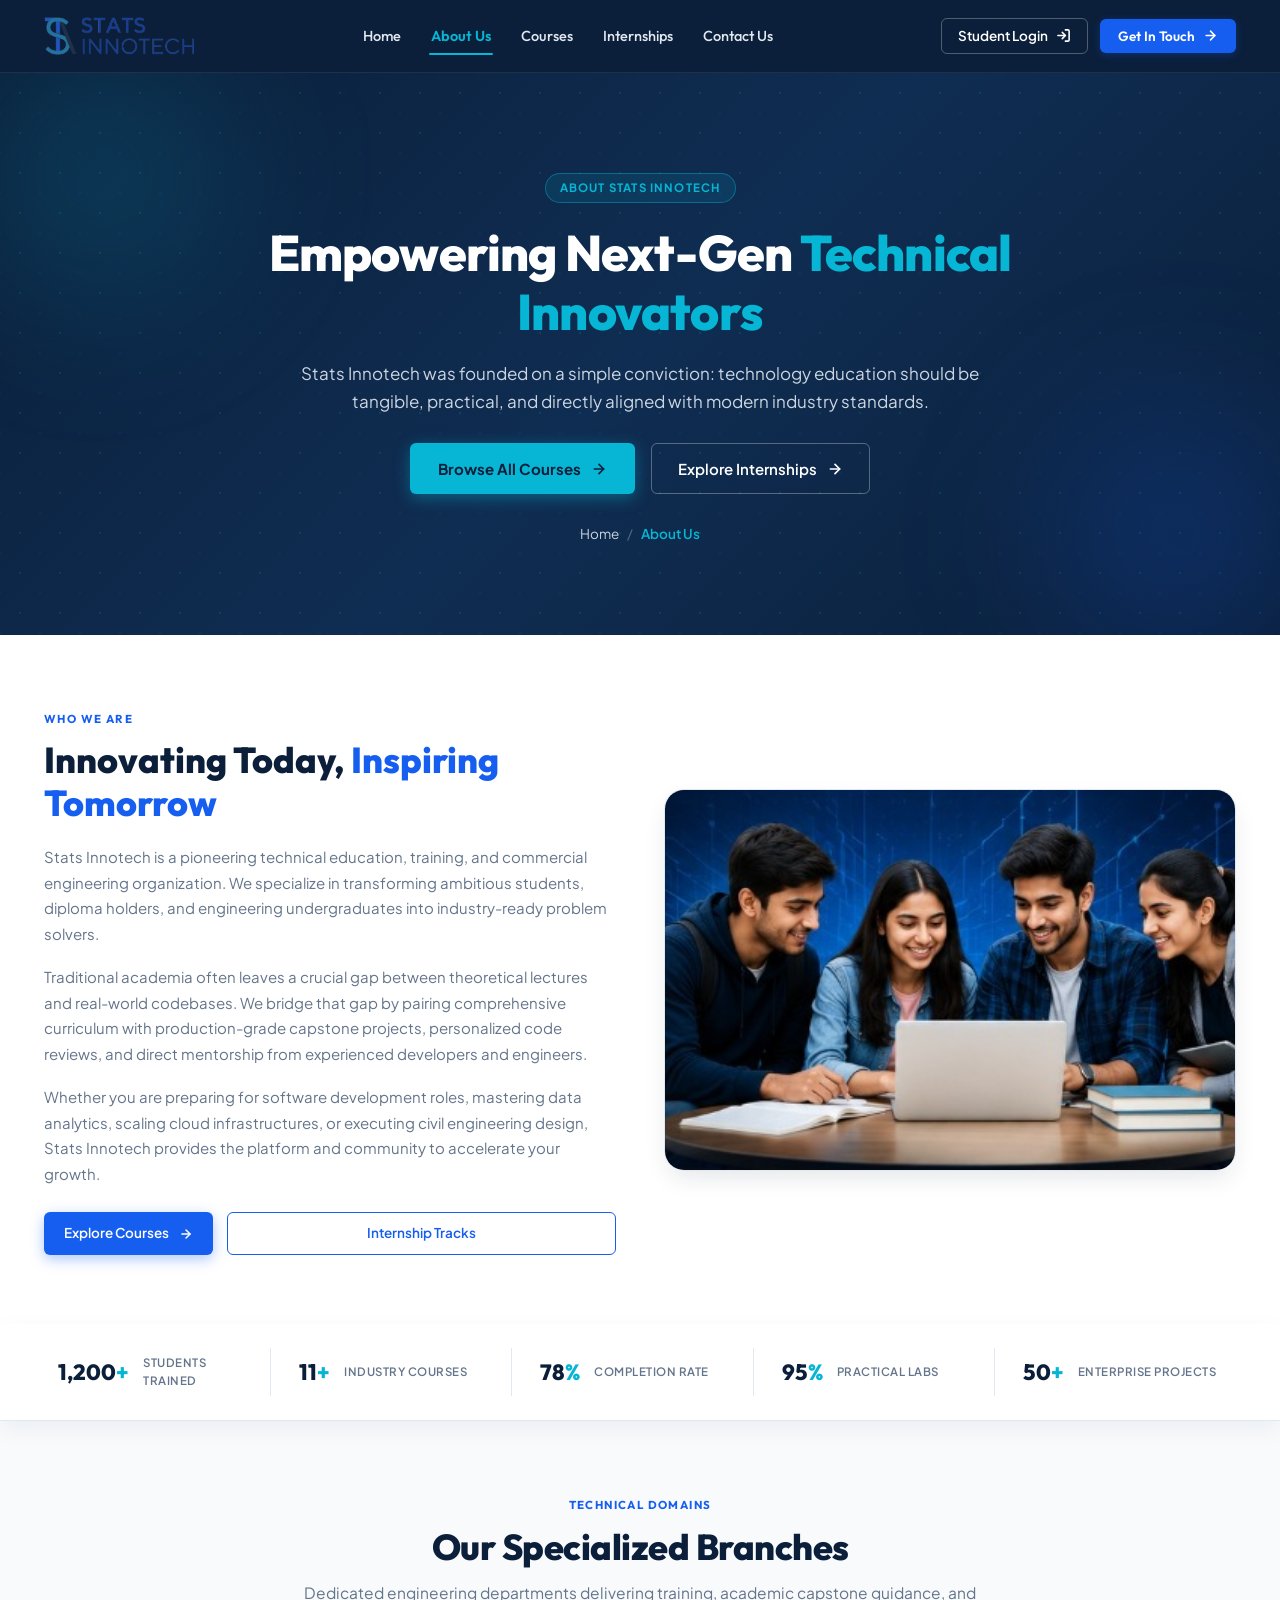
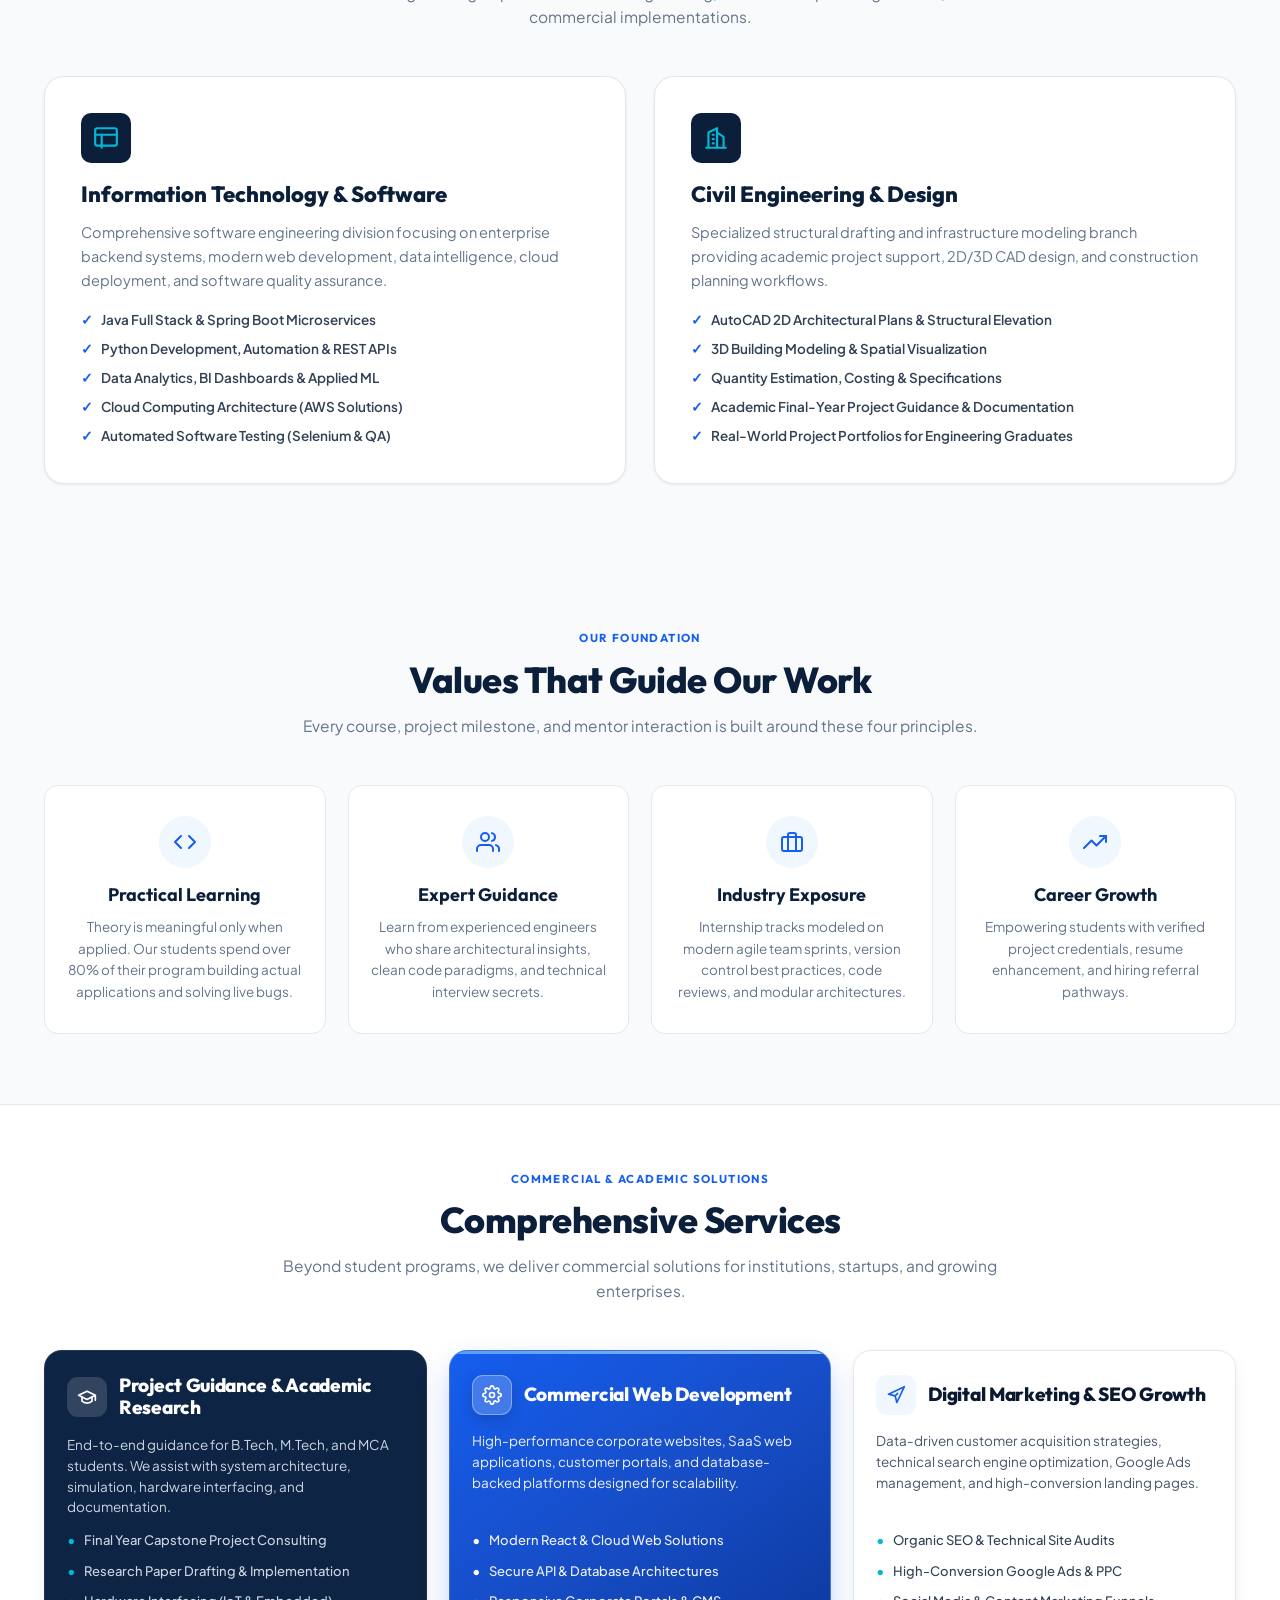
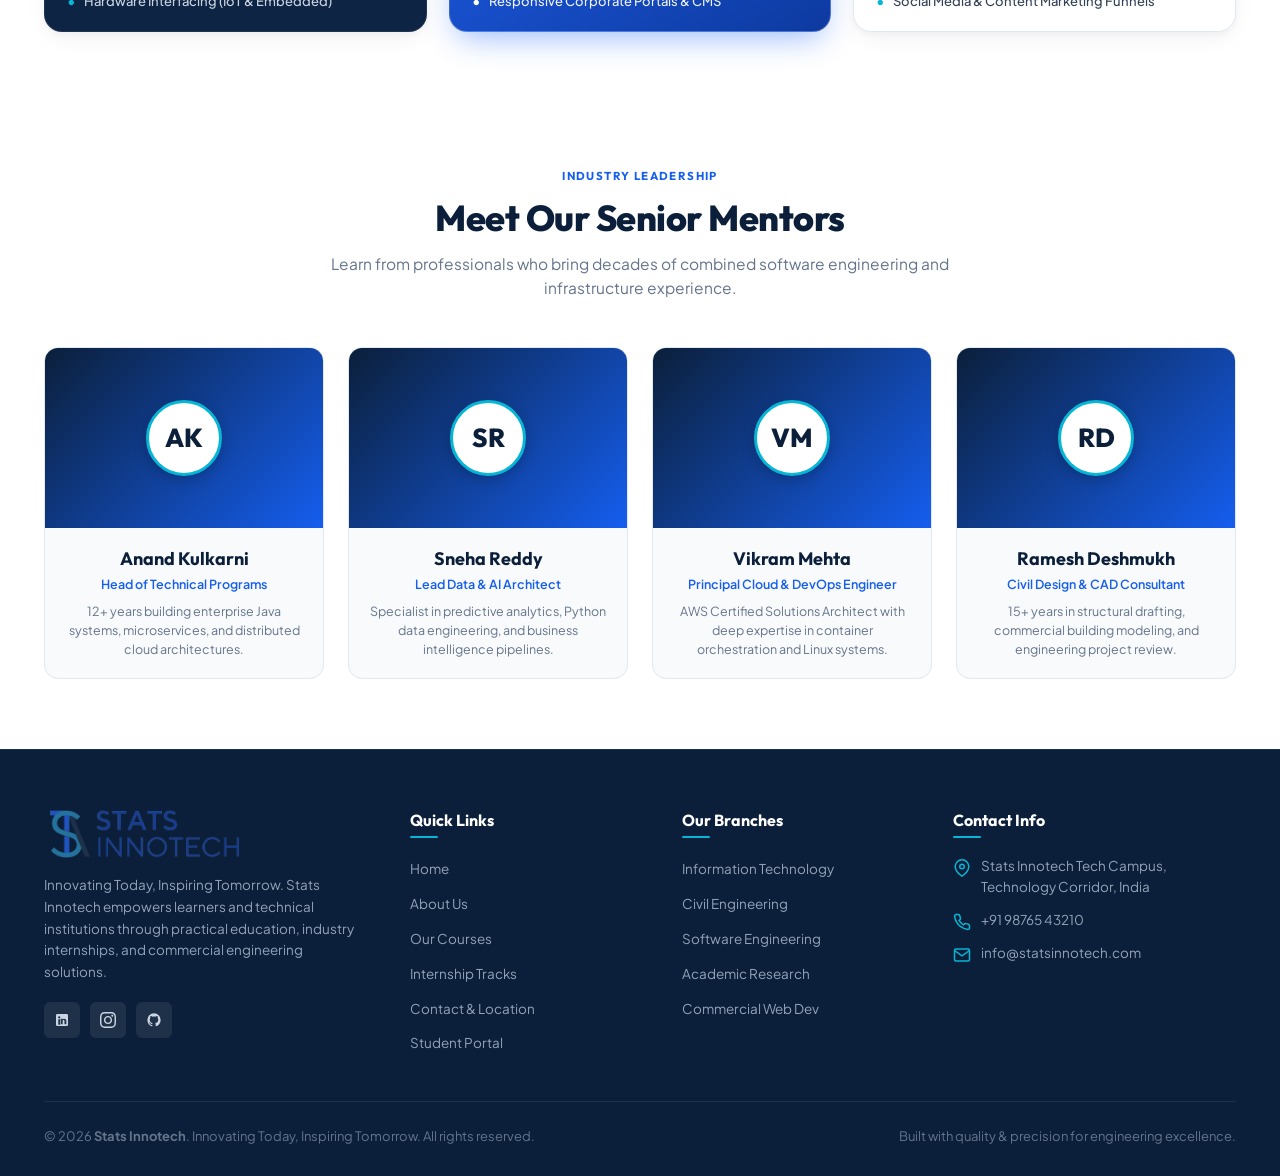
==== commit a984cefd: "Fix Student Login functionality with static fallback and demo login" ====
--- a/about.html
+++ b/about.html
@@ -1,15 +1,20 @@
 <!DOCTYPE html>
 <html lang="en">
+
 <head>
   <meta charset="UTF-8">
   <meta name="viewport" content="width=device-width, initial-scale=1.0">
   <title>About Us | Stats Innotech - Innovating Today, Inspiring Tomorrow</title>
-  <meta name="description" content="Learn about Stats Innotech - our mission, story, leadership, core engineering branches in IT and Civil, and commitment to practical technical training and industry internships.">
+  <meta name="description"
+    content="Learn about Stats Innotech - our mission, story, leadership, core engineering branches in IT and Civil, and commitment to practical technical training and industry internships.">
   <link rel="preconnect" href="https://fonts.googleapis.com">
   <link rel="preconnect" href="https://fonts.gstatic.com" crossorigin>
-  <link href="https://fonts.googleapis.com/css2?family=Outfit:wght@400;500;600;700;800&family=Plus+Jakarta+Sans:wght@400;500;600;700&display=swap" rel="stylesheet">
+  <link
+    href="https://fonts.googleapis.com/css2?family=Outfit:wght@400;500;600;700;800&family=Plus+Jakarta+Sans:wght@400;500;600;700&display=swap"
+    rel="stylesheet">
   <link rel="stylesheet" href="styles.css">
 </head>
+
 <body>
 
   <!-- ==========================================================================
@@ -17,12 +22,12 @@
        ========================================================================== -->
   <header class="site-header" id="siteHeader">
     <div class="container nav-container">
-      <a href="Index.html" class="brand-logo" aria-label="Stats Innotech Home">
-        <img src="assets/header_logo.png" alt="Stats Innotech Logo" class="brand-logo-image">
+      <a href="index.html" class="brand-logo" aria-label="Stats Innotech Home">
+        <img src="assets/logo_clean.png" alt="Stats Innotech Logo" class="brand-logo-image">
       </a>
 
       <nav class="nav-menu" id="navMenu">
-        <a href="Index.html" class="nav-link">Home</a>
+        <a href="index.html" class="nav-link">Home</a>
         <a href="about.html" class="nav-link active">About Us</a>
         <a href="courses.html" class="nav-link">Courses</a>
         <a href="internships.html" class="nav-link">Internships</a>
@@ -30,9 +35,10 @@
       </nav>
 
       <div class="nav-actions">
-        <a href="Index.html#student" class="btn-header-login" id="btnLogin">
+        <a href="index.html#student" class="btn-header-login" id="btnLogin">
           <span>Student Login</span>
-          <svg fill="none" height="15" stroke="currentColor" stroke-linecap="round" stroke-linejoin="round" stroke-width="2.5" viewBox="0 0 24 24" width="15">
+          <svg fill="none" height="15" stroke="currentColor" stroke-linecap="round" stroke-linejoin="round"
+            stroke-width="2.5" viewBox="0 0 24 24" width="15">
             <path d="M15 3h4a2 2 0 0 1 2 2v14a2 2 0 0 1-2 2h-4"></path>
             <polyline points="10 17 15 12 10 7"></polyline>
             <line x1="15" x2="3" y1="12" y2="12"></line>
@@ -40,13 +46,15 @@
         </a>
         <button class="btn-header-cta" id="btnGetInTouch" type="button">
           <span>Get In Touch</span>
-          <svg fill="none" height="15" stroke="currentColor" stroke-linecap="round" stroke-linejoin="round" stroke-width="2.5" viewBox="0 0 24 24" width="15">
+          <svg fill="none" height="15" stroke="currentColor" stroke-linecap="round" stroke-linejoin="round"
+            stroke-width="2.5" viewBox="0 0 24 24" width="15">
             <line x1="5" x2="19" y1="12" y2="12"></line>
             <polyline points="12 5 19 12 12 19"></polyline>
           </svg>
         </button>
         <button class="mobile-nav-toggle" id="mobileNavToggle" aria-label="Toggle navigation menu" type="button">
-          <svg fill="none" height="24" stroke="currentColor" stroke-linecap="round" stroke-linejoin="round" stroke-width="2" viewBox="0 0 24 24" width="24">
+          <svg fill="none" height="24" stroke="currentColor" stroke-linecap="round" stroke-linejoin="round"
+            stroke-width="2" viewBox="0 0 24 24" width="24">
             <line x1="3" x2="21" y1="12" y2="12"></line>
             <line x1="3" x2="21" y1="6" y2="6"></line>
             <line x1="3" x2="21" y1="18" y2="18"></line>
@@ -67,24 +75,35 @@
         <div class="page-banner-pill" style="margin: 0 auto 20px;">
           <span>ABOUT STATS INNOTECH</span>
         </div>
-        <h1 class="cta-banner-title" style="font-size: 50px; font-weight: 800; max-width: 860px; margin: 0 auto 18px; line-height: 1.18; letter-spacing: -0.8px;">
+        <h1 class="cta-banner-title"
+          style="font-size: 50px; font-weight: 800; max-width: 860px; margin: 0 auto 18px; line-height: 1.18; letter-spacing: -0.8px;">
           Empowering Next-Gen <span class="text-cyan">Technical Innovators</span>
         </h1>
-        <p class="cta-banner-subtitle" style="font-size: 17px; max-width: 680px; margin: 0 auto 28px; line-height: 1.65; color: #CBD5E1;">
-          Stats Innotech was founded on a simple conviction: technology education should be tangible, practical, and directly aligned with modern industry standards.
+        <p class="cta-banner-subtitle"
+          style="font-size: 17px; max-width: 680px; margin: 0 auto 28px; line-height: 1.65; color: #CBD5E1;">
+          Stats Innotech was founded on a simple conviction: technology education should be tangible, practical, and
+          directly aligned with modern industry standards.
         </p>
         <div class="cta-banner-actions" style="margin-bottom: 30px;">
           <a href="courses.html" class="btn-cta-primary">
             <span>Browse All Courses</span>
-            <svg fill="none" height="16" stroke="currentColor" stroke-linecap="round" stroke-linejoin="round" stroke-width="2.5" viewBox="0 0 24 24" width="16"><line x1="5" x2="19" y1="12" y2="12"></line><polyline points="12 5 19 12 12 19"></polyline></svg>
+            <svg fill="none" height="16" stroke="currentColor" stroke-linecap="round" stroke-linejoin="round"
+              stroke-width="2.5" viewBox="0 0 24 24" width="16">
+              <line x1="5" x2="19" y1="12" y2="12"></line>
+              <polyline points="12 5 19 12 12 19"></polyline>
+            </svg>
           </a>
           <a href="internships.html" class="btn-cta-secondary">
             <span>Explore Internships</span>
-            <svg fill="none" height="16" stroke="currentColor" stroke-linecap="round" stroke-linejoin="round" stroke-width="2.5" viewBox="0 0 24 24" width="16"><line x1="5" x2="19" y1="12" y2="12"></line><polyline points="12 5 19 12 12 19"></polyline></svg>
+            <svg fill="none" height="16" stroke="currentColor" stroke-linecap="round" stroke-linejoin="round"
+              stroke-width="2.5" viewBox="0 0 24 24" width="16">
+              <line x1="5" x2="19" y1="12" y2="12"></line>
+              <polyline points="12 5 19 12 12 19"></polyline>
+            </svg>
           </a>
         </div>
         <nav class="breadcrumb-nav" aria-label="Breadcrumb" style="justify-content: center;">
-          <a href="Index.html">Home</a>
+          <a href="index.html">Home</a>
           <span class="breadcrumb-sep">/</span>
           <span class="breadcrumb-current">About Us</span>
         </nav>
@@ -101,21 +120,32 @@
             <span class="section-kicker">WHO WE ARE</span>
             <h2>Innovating Today, <span class="text-blue">Inspiring Tomorrow</span></h2>
             <p>
-              Stats Innotech is a pioneering technical education, training, and commercial engineering organization. We specialize in transforming ambitious students, diploma holders, and engineering undergraduates into industry-ready problem solvers.
+              Stats Innotech is a pioneering technical education, training, and commercial engineering organization. We
+              specialize in transforming ambitious students, diploma holders, and engineering undergraduates into
+              industry-ready problem solvers.
             </p>
             <p>
-              Traditional academia often leaves a crucial gap between theoretical lectures and real-world codebases. We bridge that gap by pairing comprehensive curriculum with production-grade capstone projects, personalized code reviews, and direct mentorship from experienced developers and engineers.
+              Traditional academia often leaves a crucial gap between theoretical lectures and real-world codebases. We
+              bridge that gap by pairing comprehensive curriculum with production-grade capstone projects, personalized
+              code reviews, and direct mentorship from experienced developers and engineers.
             </p>
             <p>
-              Whether you are preparing for software development roles, mastering data analytics, scaling cloud infrastructures, or executing civil engineering design, Stats Innotech provides the platform and community to accelerate your growth.
+              Whether you are preparing for software development roles, mastering data analytics, scaling cloud
+              infrastructures, or executing civil engineering design, Stats Innotech provides the platform and community
+              to accelerate your growth.
             </p>
 
             <div style="display: flex; gap: 14px; margin-top: 26px;">
               <a href="courses.html" class="btn-primary-hero" style="font-size: 13.5px; padding: 10px 20px;">
                 <span>Explore Courses</span>
-                <svg fill="none" height="14" stroke="currentColor" stroke-linecap="round" stroke-linejoin="round" stroke-width="2.5" viewBox="0 0 24 24" width="14"><line x1="5" x2="19" y1="12" y2="12"></line><polyline points="12 5 19 12 12 19"></polyline></svg>
+                <svg fill="none" height="14" stroke="currentColor" stroke-linecap="round" stroke-linejoin="round"
+                  stroke-width="2.5" viewBox="0 0 24 24" width="14">
+                  <line x1="5" x2="19" y1="12" y2="12"></line>
+                  <polyline points="12 5 19 12 12 19"></polyline>
+                </svg>
               </a>
-              <a href="internships.html" class="btn-card-outline" style="font-size: 13.5px; padding: 10px 20px; text-align: center;">
+              <a href="internships.html" class="btn-card-outline"
+                style="font-size: 13.5px; padding: 10px 20px; text-align: center;">
                 <span>Internship Tracks</span>
               </a>
             </div>
@@ -164,14 +194,16 @@
         <div class="section-header-centered">
           <span class="section-kicker">TECHNICAL DOMAINS</span>
           <h2 class="section-title">Our Specialized Branches</h2>
-          <p class="section-subtitle">Dedicated engineering departments delivering training, academic capstone guidance, and commercial implementations.</p>
+          <p class="section-subtitle">Dedicated engineering departments delivering training, academic capstone guidance,
+            and commercial implementations.</p>
         </div>
 
         <div class="branches-grid">
           <!-- Branch 1: IT -->
           <div class="branch-box">
             <div class="branch-icon">
-              <svg fill="none" height="26" stroke="currentColor" stroke-linecap="round" stroke-linejoin="round" stroke-width="2" viewBox="0 0 24 24" width="26">
+              <svg fill="none" height="26" stroke="currentColor" stroke-linecap="round" stroke-linejoin="round"
+                stroke-width="2" viewBox="0 0 24 24" width="26">
                 <rect height="16" rx="2" width="20" x="2" y="3"></rect>
                 <line x1="2" x2="22" y1="9" y2="9"></line>
                 <line x1="8" x2="8" y1="21" y2="9"></line>
@@ -179,7 +211,8 @@
             </div>
             <h3 class="branch-title">Information Technology &amp; Software</h3>
             <p class="branch-desc">
-              Comprehensive software engineering division focusing on enterprise backend systems, modern web development, data intelligence, cloud deployment, and software quality assurance.
+              Comprehensive software engineering division focusing on enterprise backend systems, modern web
+              development, data intelligence, cloud deployment, and software quality assurance.
             </p>
             <ul class="branch-list">
               <li>Java Full Stack &amp; Spring Boot Microservices</li>
@@ -193,7 +226,8 @@
           <!-- Branch 2: Civil -->
           <div class="branch-box">
             <div class="branch-icon">
-              <svg fill="none" height="26" stroke="currentColor" stroke-linecap="round" stroke-linejoin="round" stroke-width="2" viewBox="0 0 24 24" width="26">
+              <svg fill="none" height="26" stroke="currentColor" stroke-linecap="round" stroke-linejoin="round"
+                stroke-width="2" viewBox="0 0 24 24" width="26">
                 <path d="M3 21h18"></path>
                 <path d="M5 21V7l8-4v18"></path>
                 <path d="M19 21V11l-6-4"></path>
@@ -204,7 +238,8 @@
             </div>
             <h3 class="branch-title">Civil Engineering &amp; Design</h3>
             <p class="branch-desc">
-              Specialized structural drafting and infrastructure modeling branch providing academic project support, 2D/3D CAD design, and construction planning workflows.
+              Specialized structural drafting and infrastructure modeling branch providing academic project support,
+              2D/3D CAD design, and construction planning workflows.
             </p>
             <ul class="branch-list">
               <li>AutoCAD 2D Architectural Plans &amp; Structural Elevation</li>
@@ -226,24 +261,28 @@
         <div class="section-header-centered">
           <span class="section-kicker">OUR FOUNDATION</span>
           <h2 class="section-title">Values That Guide Our Work</h2>
-          <p class="section-subtitle">Every course, project milestone, and mentor interaction is built around these four principles.</p>
+          <p class="section-subtitle">Every course, project milestone, and mentor interaction is built around these four
+            principles.</p>
         </div>
 
         <div class="values-grid">
           <div class="value-card">
             <div class="value-icon">
-              <svg fill="none" height="24" stroke="currentColor" stroke-linecap="round" stroke-linejoin="round" stroke-width="2" viewBox="0 0 24 24" width="24">
+              <svg fill="none" height="24" stroke="currentColor" stroke-linecap="round" stroke-linejoin="round"
+                stroke-width="2" viewBox="0 0 24 24" width="24">
                 <polyline points="16 18 22 12 16 6"></polyline>
                 <polyline points="8 6 2 12 8 18"></polyline>
               </svg>
             </div>
             <h3 class="value-card-title">Practical Learning</h3>
-            <p class="value-card-desc">Theory is meaningful only when applied. Our students spend over 80% of their program building actual applications and solving live bugs.</p>
+            <p class="value-card-desc">Theory is meaningful only when applied. Our students spend over 80% of their
+              program building actual applications and solving live bugs.</p>
           </div>
 
           <div class="value-card">
             <div class="value-icon">
-              <svg fill="none" height="24" stroke="currentColor" stroke-linecap="round" stroke-linejoin="round" stroke-width="2" viewBox="0 0 24 24" width="24">
+              <svg fill="none" height="24" stroke="currentColor" stroke-linecap="round" stroke-linejoin="round"
+                stroke-width="2" viewBox="0 0 24 24" width="24">
                 <path d="M17 21v-2a4 4 0 0 0-4-4H5a4 4 0 0 0-4 4v2"></path>
                 <circle cx="9" cy="7" r="4"></circle>
                 <path d="M23 21v-2a4 4 0 0 0-3-3.87"></path>
@@ -251,29 +290,34 @@
               </svg>
             </div>
             <h3 class="value-card-title">Expert Guidance</h3>
-            <p class="value-card-desc">Learn from experienced engineers who share architectural insights, clean code paradigms, and technical interview secrets.</p>
+            <p class="value-card-desc">Learn from experienced engineers who share architectural insights, clean code
+              paradigms, and technical interview secrets.</p>
           </div>
 
           <div class="value-card">
             <div class="value-icon">
-              <svg fill="none" height="24" stroke="currentColor" stroke-linecap="round" stroke-linejoin="round" stroke-width="2" viewBox="0 0 24 24" width="24">
+              <svg fill="none" height="24" stroke="currentColor" stroke-linecap="round" stroke-linejoin="round"
+                stroke-width="2" viewBox="0 0 24 24" width="24">
                 <rect height="14" rx="2" ry="2" width="20" x="2" y="7"></rect>
                 <path d="M16 21V5a2 2 0 0 0-2-2h-4a2 2 0 0 0-2 2v16"></path>
               </svg>
             </div>
             <h3 class="value-card-title">Industry Exposure</h3>
-            <p class="value-card-desc">Internship tracks modeled on modern agile team sprints, version control best practices, code reviews, and modular architectures.</p>
+            <p class="value-card-desc">Internship tracks modeled on modern agile team sprints, version control best
+              practices, code reviews, and modular architectures.</p>
           </div>
 
           <div class="value-card">
             <div class="value-icon">
-              <svg fill="none" height="24" stroke="currentColor" stroke-linecap="round" stroke-linejoin="round" stroke-width="2" viewBox="0 0 24 24" width="24">
+              <svg fill="none" height="24" stroke="currentColor" stroke-linecap="round" stroke-linejoin="round"
+                stroke-width="2" viewBox="0 0 24 24" width="24">
                 <polyline points="23 6 13.5 15.5 8.5 10.5 1 18"></polyline>
                 <polyline points="17 6 23 6 23 12"></polyline>
               </svg>
             </div>
             <h3 class="value-card-title">Career Growth</h3>
-            <p class="value-card-desc">Empowering students with verified project credentials, resume enhancement, and hiring referral pathways.</p>
+            <p class="value-card-desc">Empowering students with verified project credentials, resume enhancement, and
+              hiring referral pathways.</p>
           </div>
         </div>
       </div>
@@ -287,7 +331,8 @@
         <div class="section-header-centered">
           <span class="section-kicker">COMMERCIAL &amp; ACADEMIC SOLUTIONS</span>
           <h2 class="section-title">Comprehensive Services</h2>
-          <p class="section-subtitle">Beyond student programs, we deliver commercial solutions for institutions, startups, and growing enterprises.</p>
+          <p class="section-subtitle">Beyond student programs, we deliver commercial solutions for institutions,
+            startups, and growing enterprises.</p>
         </div>
 
         <div class="feature-cards-grid" style="grid-template-columns: repeat(3, 1fr);">
@@ -295,12 +340,17 @@
             <div>
               <div class="card-header-row">
                 <div class="card-header-icon">
-                  <svg fill="none" height="20" stroke="currentColor" stroke-linecap="round" stroke-linejoin="round" stroke-width="2" viewBox="0 0 24 24" width="20"><path d="M22 10v6M2 10l10-5 10 5-10 5z"></path><path d="M6 12v5c3 3 9 3 12 0v-5"></path></svg>
+                  <svg fill="none" height="20" stroke="currentColor" stroke-linecap="round" stroke-linejoin="round"
+                    stroke-width="2" viewBox="0 0 24 24" width="20">
+                    <path d="M22 10v6M2 10l10-5 10 5-10 5z"></path>
+                    <path d="M6 12v5c3 3 9 3 12 0v-5"></path>
+                  </svg>
                 </div>
                 <h3 class="card-title">Project Guidance &amp; Academic Research</h3>
               </div>
               <p class="card-description" style="color: #CBD5E1;">
-                End-to-end guidance for B.Tech, M.Tech, and MCA students. We assist with system architecture, simulation, hardware interfacing, and documentation.
+                End-to-end guidance for B.Tech, M.Tech, and MCA students. We assist with system architecture,
+                simulation, hardware interfacing, and documentation.
               </p>
             </div>
             <ul class="card-bullet-list">
@@ -315,12 +365,19 @@
             <div>
               <div class="card-header-row">
                 <div class="card-header-icon">
-                  <svg fill="none" height="20" stroke="currentColor" stroke-linecap="round" stroke-linejoin="round" stroke-width="2" viewBox="0 0 24 24" width="20"><circle cx="12" cy="12" r="3"></circle><path d="M19.4 15a1.65 1.65 0 0 0 .33 1.82l.06.06a2 2 0 0 1 0 2.83 2 2 0 0 1-2.83 0l-.06-.06a1.65 1.65 0 0 0-1.82-.33 1.65 1.65 0 0 0-1 1.51V21a2 2 0 0 1-2 2 2 2 0 0 1-2-2v-.09A1.65 1.65 0 0 0 9 19.4a1.65 1.65 0 0 0-1.82.33l-.06.06a2 2 0 0 1-2.83 0 2 2 0 0 1 0-2.83l.06-.06a1.65 1.65 0 0 0 .33-1.82 1.65 1.65 0 0 0-1.51-1H3a2 2 0 0 1-2-2 2 2 0 0 1 2-2h.09A1.65 1.65 0 0 0 4.6 9a1.65 1.65 0 0 0-.33-1.82l-.06-.06a2 2 0 0 1 0-2.83 2 2 0 0 1 2.83 0l.06.06a1.65 1.65 0 0 0 1.82.33H9a1.65 1.65 0 0 0 1-1.51V3a2 2 0 0 1 2-2 2 2 0 0 1 2 2v.09a1.65 1.65 0 0 0 1 1.51 1.65 1.65 0 0 0 1.82-.33l.06-.06a2 2 0 0 1 2.83 0 2 2 0 0 1 0 2.83l-.06.06a1.65 1.65 0 0 0-.33 1.82V9a1.65 1.65 0 0 0 1.51 1H21a2 2 0 0 1 2 2 2 2 0 0 1-2 2h-.09a1.65 1.65 0 0 0-1.51 1z"></path></svg>
+                  <svg fill="none" height="20" stroke="currentColor" stroke-linecap="round" stroke-linejoin="round"
+                    stroke-width="2" viewBox="0 0 24 24" width="20">
+                    <circle cx="12" cy="12" r="3"></circle>
+                    <path
+                      d="M19.4 15a1.65 1.65 0 0 0 .33 1.82l.06.06a2 2 0 0 1 0 2.83 2 2 0 0 1-2.83 0l-.06-.06a1.65 1.65 0 0 0-1.82-.33 1.65 1.65 0 0 0-1 1.51V21a2 2 0 0 1-2 2 2 2 0 0 1-2-2v-.09A1.65 1.65 0 0 0 9 19.4a1.65 1.65 0 0 0-1.82.33l-.06.06a2 2 0 0 1-2.83 0 2 2 0 0 1 0-2.83l.06-.06a1.65 1.65 0 0 0 .33-1.82 1.65 1.65 0 0 0-1.51-1H3a2 2 0 0 1-2-2 2 2 0 0 1 2-2h.09A1.65 1.65 0 0 0 4.6 9a1.65 1.65 0 0 0-.33-1.82l-.06-.06a2 2 0 0 1 0-2.83 2 2 0 0 1 2.83 0l.06.06a1.65 1.65 0 0 0 1.82.33H9a1.65 1.65 0 0 0 1-1.51V3a2 2 0 0 1 2-2 2 2 0 0 1 2 2v.09a1.65 1.65 0 0 0 1 1.51 1.65 1.65 0 0 0 1.82-.33l.06-.06a2 2 0 0 1 2.83 0 2 2 0 0 1 0 2.83l-.06.06a1.65 1.65 0 0 0-.33 1.82V9a1.65 1.65 0 0 0 1.51 1H21a2 2 0 0 1 2 2 2 2 0 0 1-2 2h-.09a1.65 1.65 0 0 0-1.51 1z">
+                    </path>
+                  </svg>
                 </div>
                 <h3 class="card-title">Commercial Web Development</h3>
               </div>
               <p class="card-description" style="color: rgba(255,255,255,0.92);">
-                High-performance corporate websites, SaaS web applications, customer portals, and database-backed platforms designed for scalability.
+                High-performance corporate websites, SaaS web applications, customer portals, and database-backed
+                platforms designed for scalability.
               </p>
             </div>
             <ul class="card-bullet-list">
@@ -334,12 +391,17 @@
             <div>
               <div class="card-header-row">
                 <div class="card-header-icon">
-                  <svg fill="none" height="20" stroke="currentColor" stroke-linecap="round" stroke-linejoin="round" stroke-width="2" viewBox="0 0 24 24" width="20"><path d="M3 11l19-9-9 19-2-8-8-2z"></path><path d="M11 13l3-3"></path></svg>
+                  <svg fill="none" height="20" stroke="currentColor" stroke-linecap="round" stroke-linejoin="round"
+                    stroke-width="2" viewBox="0 0 24 24" width="20">
+                    <path d="M3 11l19-9-9 19-2-8-8-2z"></path>
+                    <path d="M11 13l3-3"></path>
+                  </svg>
                 </div>
                 <h3 class="card-title">Digital Marketing &amp; SEO Growth</h3>
               </div>
               <p class="card-description">
-                Data-driven customer acquisition strategies, technical search engine optimization, Google Ads management, and high-conversion landing pages.
+                Data-driven customer acquisition strategies, technical search engine optimization, Google Ads
+                management, and high-conversion landing pages.
               </p>
             </div>
             <ul class="card-bullet-list">
@@ -360,7 +422,8 @@
         <div class="section-header-centered">
           <span class="section-kicker">INDUSTRY LEADERSHIP</span>
           <h2 class="section-title">Meet Our Senior Mentors</h2>
-          <p class="section-subtitle">Learn from professionals who bring decades of combined software engineering and infrastructure experience.</p>
+          <p class="section-subtitle">Learn from professionals who bring decades of combined software engineering and
+            infrastructure experience.</p>
         </div>
 
         <div class="team-grid">
@@ -371,7 +434,8 @@
             <div class="team-info">
               <h3 class="team-name">Anand Kulkarni</h3>
               <div class="team-role">Head of Technical Programs</div>
-              <p class="team-bio">12+ years building enterprise Java systems, microservices, and distributed cloud architectures.</p>
+              <p class="team-bio">12+ years building enterprise Java systems, microservices, and distributed cloud
+                architectures.</p>
             </div>
           </div>
 
@@ -382,7 +446,8 @@
             <div class="team-info">
               <h3 class="team-name">Sneha Reddy</h3>
               <div class="team-role">Lead Data &amp; AI Architect</div>
-              <p class="team-bio">Specialist in predictive analytics, Python data engineering, and business intelligence pipelines.</p>
+              <p class="team-bio">Specialist in predictive analytics, Python data engineering, and business intelligence
+                pipelines.</p>
             </div>
           </div>
 
@@ -393,7 +458,8 @@
             <div class="team-info">
               <h3 class="team-name">Vikram Mehta</h3>
               <div class="team-role">Principal Cloud &amp; DevOps Engineer</div>
-              <p class="team-bio">AWS Certified Solutions Architect with deep expertise in container orchestration and Linux systems.</p>
+              <p class="team-bio">AWS Certified Solutions Architect with deep expertise in container orchestration and
+                Linux systems.</p>
             </div>
           </div>
 
@@ -404,7 +470,8 @@
             <div class="team-info">
               <h3 class="team-name">Ramesh Deshmukh</h3>
               <div class="team-role">Civil Design &amp; CAD Consultant</div>
-              <p class="team-bio">15+ years in structural drafting, commercial building modeling, and engineering project review.</p>
+              <p class="team-bio">15+ years in structural drafting, commercial building modeling, and engineering
+                project review.</p>
             </div>
           </div>
         </div>
@@ -420,11 +487,13 @@
     <div class="modal-card">
       <div class="modal-header">
         <h3 class="modal-title">Get In Touch</h3>
-        <button class="modal-close-btn" data-close="contactModal" aria-label="Close dialog" type="button">&times;</button>
+        <button class="modal-close-btn" data-close="contactModal" aria-label="Close dialog"
+          type="button">&times;</button>
       </div>
       <div class="modal-body">
         <p style="font-size: 13.5px; color: #64748B; margin-bottom: 20px;">
-          Have questions or want to partner with Stats Innotech? Fill out the form and our team will get back to you shortly.
+          Have questions or want to partner with Stats Innotech? Fill out the form and our team will get back to you
+          shortly.
         </p>
         <form id="contactForm">
           <div class="form-group">
@@ -452,11 +521,13 @@
           </div>
           <div class="form-group">
             <label class="form-label" for="contactMessage">Message / Questions</label>
-            <textarea class="form-textarea" id="contactMessage" placeholder="Tell us how we can help you..." rows="3"></textarea>
+            <textarea class="form-textarea" id="contactMessage" placeholder="Tell us how we can help you..."
+              rows="3"></textarea>
           </div>
           <button class="form-submit-btn" type="submit">
             <span>Send Message</span>
-            <svg fill="none" height="15" stroke="currentColor" stroke-linecap="round" stroke-linejoin="round" stroke-width="2.5" viewBox="0 0 24 24" width="15">
+            <svg fill="none" height="15" stroke="currentColor" stroke-linecap="round" stroke-linejoin="round"
+              stroke-width="2.5" viewBox="0 0 24 24" width="15">
               <line x1="22" x2="11" y1="2" y2="13"></line>
               <polygon points="22 2 15 22 11 13 2 9 22 2"></polygon>
             </svg>
@@ -468,7 +539,8 @@
 
   <!-- Toast Notification -->
   <div class="toast-notification" id="toastNotification">
-    <svg fill="none" height="20" stroke="#06B6D4" stroke-linecap="round" stroke-linejoin="round" stroke-width="2.5" viewBox="0 0 24 24" width="20">
+    <svg fill="none" height="20" stroke="#06B6D4" stroke-linecap="round" stroke-linejoin="round" stroke-width="2.5"
+      viewBox="0 0 24 24" width="20">
       <path d="M22 11.08V12a10 10 0 1 1-5.93-9.14"></path>
       <polyline points="22 4 12 14.01 9 11.01"></polyline>
     </svg>
@@ -482,21 +554,35 @@
     <div class="container">
       <div class="footer-top-grid">
         <div class="footer-brand-col">
-          <a href="Index.html" aria-label="Stats Innotech Home">
-            <img src="assets/header_logo.png" alt="Stats Innotech" class="footer-logo">
+          <a href="index.html" aria-label="Stats Innotech Home">
+            <img src="assets/logo_clean.png" alt="Stats Innotech" class="footer-logo">
           </a>
           <p>
-            Innovating Today, Inspiring Tomorrow. Stats Innotech empowers learners and technical institutions through practical education, industry internships, and commercial engineering solutions.
+            Innovating Today, Inspiring Tomorrow. Stats Innotech empowers learners and technical institutions through
+            practical education, industry internships, and commercial engineering solutions.
           </p>
           <div class="footer-social-row">
             <a href="https://linkedin.com" class="social-icon-btn" aria-label="LinkedIn" target="_blank" rel="noopener">
-              <svg fill="currentColor" height="16" viewBox="0 0 24 24" width="16"><path d="M19 3a2 2 0 0 1 2 2v14a2 2 0 0 1-2 2H5a2 2 0 0 1-2-2V5a2 2 0 0 1 2-2h14m-.5 15.5v-5.3a3.26 3.26 0 0 0-3.26-3.26c-.85 0-1.84.52-2.28 1.3v-1.11h-2.79v8.37h2.79v-4.93c0-.77.62-1.4 1.39-1.4a1.4 1.4 0 0 1 1.4 1.4v4.93h2.75M6.46 10.9v8.37H9.2V10.9H6.46M7.83 6.45a1.64 1.64 0 1 0 0 3.28 1.64 1.64 0 0 0 0-3.28z"></path></svg>
+              <svg fill="currentColor" height="16" viewBox="0 0 24 24" width="16">
+                <path
+                  d="M19 3a2 2 0 0 1 2 2v14a2 2 0 0 1-2 2H5a2 2 0 0 1-2-2V5a2 2 0 0 1 2-2h14m-.5 15.5v-5.3a3.26 3.26 0 0 0-3.26-3.26c-.85 0-1.84.52-2.28 1.3v-1.11h-2.79v8.37h2.79v-4.93c0-.77.62-1.4 1.39-1.4a1.4 1.4 0 0 1 1.4 1.4v4.93h2.75M6.46 10.9v8.37H9.2V10.9H6.46M7.83 6.45a1.64 1.64 0 1 0 0 3.28 1.64 1.64 0 0 0 0-3.28z">
+                </path>
+              </svg>
             </a>
-            <a href="https://instagram.com" class="social-icon-btn" aria-label="Instagram" target="_blank" rel="noopener">
-              <svg fill="currentColor" height="16" viewBox="0 0 24 24" width="16"><path d="M12 2.163c3.204 0 3.584.012 4.85.07 3.252.148 4.771 1.691 4.919 4.919.058 1.265.069 1.645.069 4.849 0 3.205-.012 3.584-.069 4.849-.149 3.225-1.664 4.771-4.919 4.919-1.266.058-1.644.07-4.85.07-3.204 0-3.584-.012-4.849-.07-3.26-.149-4.771-1.699-4.919-4.92-.058-1.265-.07-1.644-.07-4.849 0-3.204.013-3.583.07-4.849.149-3.227 1.664-4.771 4.919-4.919 1.266-.057 1.645-.069 4.849-.069zm0-2.163c-3.259 0-3.667.014-4.947.072-4.358.2-6.78 2.618-6.98 6.98-.059 1.281-.073 1.689-.073 4.948 0 3.259.014 3.668.072 4.948.2 4.358 2.618 6.78 6.98 6.98 1.281.058 1.689.072 4.948.072 3.259 0 3.668-.014 4.948-.072 4.354-.2 6.782-2.618 6.979-6.98.059-1.28.073-1.689.073-4.948 0-3.259-.014-3.667-.072-4.947-.196-4.354-2.617-6.78-6.979-6.98-1.281-.059-1.69-.073-4.949-.073zm0 5.838c-3.403 0-6.162 2.759-6.162 6.162s2.759 6.163 6.162 6.163 6.162-2.759 6.162-6.163c0-3.403-2.759-6.162-6.162-6.162zm0 10.162c-2.209 0-4-1.79-4-4 0-2.209 1.791-4 4-4s4 1.791 4 4c0 2.21-1.791 4-4 4zm6.406-11.845c-.796 0-1.441.645-1.441 1.44s.645 1.44 1.441 1.44c.795 0 1.439-.645 1.439-1.44s-.644-1.44-1.439-1.44z"></path></svg>
+            <a href="https://instagram.com" class="social-icon-btn" aria-label="Instagram" target="_blank"
+              rel="noopener">
+              <svg fill="currentColor" height="16" viewBox="0 0 24 24" width="16">
+                <path
+                  d="M12 2.163c3.204 0 3.584.012 4.85.07 3.252.148 4.771 1.691 4.919 4.919.058 1.265.069 1.645.069 4.849 0 3.205-.012 3.584-.069 4.849-.149 3.225-1.664 4.771-4.919 4.919-1.266.058-1.644.07-4.85.07-3.204 0-3.584-.012-4.849-.07-3.26-.149-4.771-1.699-4.919-4.92-.058-1.265-.07-1.644-.07-4.849 0-3.204.013-3.583.07-4.849.149-3.227 1.664-4.771 4.919-4.919 1.266-.057 1.645-.069 4.849-.069zm0-2.163c-3.259 0-3.667.014-4.947.072-4.358.2-6.78 2.618-6.98 6.98-.059 1.281-.073 1.689-.073 4.948 0 3.259.014 3.668.072 4.948.2 4.358 2.618 6.78 6.98 6.98 1.281.058 1.689.072 4.948.072 3.259 0 3.668-.014 4.948-.072 4.354-.2 6.782-2.618 6.979-6.98.059-1.28.073-1.689.073-4.948 0-3.259-.014-3.667-.072-4.947-.196-4.354-2.617-6.78-6.979-6.98-1.281-.059-1.69-.073-4.949-.073zm0 5.838c-3.403 0-6.162 2.759-6.162 6.162s2.759 6.163 6.162 6.163 6.162-2.759 6.162-6.163c0-3.403-2.759-6.162-6.162-6.162zm0 10.162c-2.209 0-4-1.79-4-4 0-2.209 1.791-4 4-4s4 1.791 4 4c0 2.21-1.791 4-4 4zm6.406-11.845c-.796 0-1.441.645-1.441 1.44s.645 1.44 1.441 1.44c.795 0 1.439-.645 1.439-1.44s-.644-1.44-1.439-1.44z">
+                </path>
+              </svg>
             </a>
             <a href="https://github.com" class="social-icon-btn" aria-label="GitHub" target="_blank" rel="noopener">
-              <svg fill="currentColor" height="16" viewBox="0 0 24 24" width="16"><path d="M12 2A10 10 0 0 0 2 12c0 4.42 2.87 8.17 6.84 9.5.5.08.66-.23.66-.5v-1.69c-2.77.6-3.36-1.34-3.36-1.34-.46-1.16-1.11-1.47-1.11-1.47-.91-.62.07-.6.07-.6 1 .07 1.53 1.03 1.53 1.03.87 1.52 2.34 1.07 2.91.83.1-.65.35-1.09.63-1.34-2.22-.25-4.55-1.11-4.55-4.92 0-1.11.38-2 1.03-2.71-.1-.25-.45-1.29.1-2.64 0 0 .84-.27 2.75 1.02.79-.22 1.65-.33 2.5-.33.85 0 1.71.11 2.5.33 1.91-1.29 2.75-1.02 2.75-1.02.55 1.35.2 2.39.1 2.64.65.71 1.03 1.6 1.03 2.71 0 3.82-2.34 4.66-4.57 4.91.36.31.69.92.69 1.85V21c0 .27.16.59.67.5C19.14 20.16 22 16.42 22 12A10 10 0 0 0 12 2z"></path></svg>
+              <svg fill="currentColor" height="16" viewBox="0 0 24 24" width="16">
+                <path
+                  d="M12 2A10 10 0 0 0 2 12c0 4.42 2.87 8.17 6.84 9.5.5.08.66-.23.66-.5v-1.69c-2.77.6-3.36-1.34-3.36-1.34-.46-1.16-1.11-1.47-1.11-1.47-.91-.62.07-.6.07-.6 1 .07 1.53 1.03 1.53 1.03.87 1.52 2.34 1.07 2.91.83.1-.65.35-1.09.63-1.34-2.22-.25-4.55-1.11-4.55-4.92 0-1.11.38-2 1.03-2.71-.1-.25-.45-1.29.1-2.64 0 0 .84-.27 2.75 1.02.79-.22 1.65-.33 2.5-.33.85 0 1.71.11 2.5.33 1.91-1.29 2.75-1.02 2.75-1.02.55 1.35.2 2.39.1 2.64.65.71 1.03 1.6 1.03 2.71 0 3.82-2.34 4.66-4.57 4.91.36.31.69.92.69 1.85V21c0 .27.16.59.67.5C19.14 20.16 22 16.42 22 12A10 10 0 0 0 12 2z">
+                </path>
+              </svg>
             </a>
           </div>
         </div>
@@ -504,12 +590,12 @@
         <div>
           <h4 class="footer-heading">Quick Links</h4>
           <ul class="footer-links-list">
-            <li><a href="Index.html">Home</a></li>
+            <li><a href="index.html">Home</a></li>
             <li><a href="about.html">About Us</a></li>
             <li><a href="courses.html">Our Courses</a></li>
             <li><a href="internships.html">Internship Tracks</a></li>
             <li><a href="contact.html">Contact &amp; Location</a></li>
-            <li><a href="Index.html#student">Student Portal</a></li>
+            <li><a href="index.html#student">Student Portal</a></li>
           </ul>
         </div>
 
@@ -528,15 +614,25 @@
           <h4 class="footer-heading">Contact Info</h4>
           <div class="footer-contact-info">
             <div class="footer-contact-item">
-              <svg fill="none" height="18" stroke="currentColor" stroke-width="2" viewBox="0 0 24 24" width="18"><path d="M21 10c0 7-9 13-9 13s-9-6-9-13a9 9 0 0 1 18 0z"></path><circle cx="12" cy="10" r="3"></circle></svg>
+              <svg fill="none" height="18" stroke="currentColor" stroke-width="2" viewBox="0 0 24 24" width="18">
+                <path d="M21 10c0 7-9 13-9 13s-9-6-9-13a9 9 0 0 1 18 0z"></path>
+                <circle cx="12" cy="10" r="3"></circle>
+              </svg>
               <span>Stats Innotech Tech Campus, Technology Corridor, India</span>
             </div>
             <div class="footer-contact-item">
-              <svg fill="none" height="18" stroke="currentColor" stroke-width="2" viewBox="0 0 24 24" width="18"><path d="M22 16.92v3a2 2 0 0 1-2.18 2 19.79 19.79 0 0 1-8.63-3.07 19.5 19.5 0 0 1-6-6 19.79 19.79 0 0 1-3.07-8.67A2 2 0 0 1 4.11 2h3a2 2 0 0 1 2 1.72 12.84 12.84 0 0 0 .7 2.81 2 2 0 0 1-.45 2.11L8.09 9.91a16 16 0 0 0 6 6l1.27-1.27a2 2 0 0 1 2.11-.45 12.84 12.84 0 0 0 2.81.7A2 2 0 0 1 22 16.92z"></path></svg>
+              <svg fill="none" height="18" stroke="currentColor" stroke-width="2" viewBox="0 0 24 24" width="18">
+                <path
+                  d="M22 16.92v3a2 2 0 0 1-2.18 2 19.79 19.79 0 0 1-8.63-3.07 19.5 19.5 0 0 1-6-6 19.79 19.79 0 0 1-3.07-8.67A2 2 0 0 1 4.11 2h3a2 2 0 0 1 2 1.72 12.84 12.84 0 0 0 .7 2.81 2 2 0 0 1-.45 2.11L8.09 9.91a16 16 0 0 0 6 6l1.27-1.27a2 2 0 0 1 2.11-.45 12.84 12.84 0 0 0 2.81.7A2 2 0 0 1 22 16.92z">
+                </path>
+              </svg>
               <span>+91 98765 43210</span>
             </div>
             <div class="footer-contact-item">
-              <svg fill="none" height="18" stroke="currentColor" stroke-width="2" viewBox="0 0 24 24" width="18"><path d="M4 4h16c1.1 0 2 .9 2 2v12c0 1.1-.9 2-2 2H4c-1.1 0-2-.9-2-2V6c0-1.1.9-2 2-2z"></path><polyline points="22,6 12,13 2,6"></polyline></svg>
+              <svg fill="none" height="18" stroke="currentColor" stroke-width="2" viewBox="0 0 24 24" width="18">
+                <path d="M4 4h16c1.1 0 2 .9 2 2v12c0 1.1-.9 2-2 2H4c-1.1 0-2-.9-2-2V6c0-1.1.9-2 2-2z"></path>
+                <polyline points="22,6 12,13 2,6"></polyline>
+              </svg>
               <span>info@statsinnotech.com</span>
             </div>
           </div>
@@ -552,4 +648,5 @@
 
   <script src="main.js"></script>
 </body>
-</html>
+
+</html>
--- a/styles.css
+++ b/styles.css
@@ -55,7 +55,9 @@
 }
 
 /* Reset & Base */
-*, *::before, *::after {
+*,
+*::before,
+*::after {
   box-sizing: border-box;
   margin: 0;
   padding: 0;
@@ -76,7 +78,12 @@
   overflow-x: hidden;
 }
 
-h1, h2, h3, h4, h5, h6 {
+h1,
+h2,
+h3,
+h4,
+h5,
+h6 {
   font-family: var(--font-main);
   font-weight: 700;
   color: var(--navy-primary);
@@ -156,8 +163,8 @@
 
 .brand-logo-image {
   display: block;
-  width: 210px;
-  height: auto;
+  width: 150px;
+  height: 150px;
   max-height: 48px;
   object-fit: contain;
   object-position: left center;
@@ -259,7 +266,7 @@
    ========================================================================== */
 .page-banner {
   background: var(--navy-primary);
-  background-image: 
+  background-image:
     radial-gradient(circle at 85% 30%, rgba(21, 94, 239, 0.25) 0%, transparent 60%),
     radial-gradient(circle at 15% 80%, rgba(6, 182, 212, 0.18) 0%, transparent 50%);
   padding: 64px 0 54px;
@@ -351,7 +358,7 @@
 .hero-section {
   position: relative;
   background-color: var(--navy-primary);
-  background-image: 
+  background-image:
     radial-gradient(circle at 80% 40%, rgba(21, 94, 239, 0.2) 0%, transparent 60%),
     radial-gradient(circle at 20% 70%, rgba(6, 182, 212, 0.14) 0%, transparent 50%);
   padding: 44px 0 50px;
@@ -875,13 +882,16 @@
   transition: var(--transition-normal);
   box-shadow: 0 4px 16px rgba(11, 31, 58, 0.06);
   position: relative;
-  min-width: 0; /* prevents grid overflow */
+  min-width: 0;
+  /* prevents grid overflow */
 }
 
 .course-detail-card::after {
   content: '';
   position: absolute;
-  top: 0; left: 0; right: 0;
+  top: 0;
+  left: 0;
+  right: 0;
   height: 3px;
   background: linear-gradient(90deg, var(--blue-primary), var(--cyan-primary));
   opacity: 0;
@@ -2029,7 +2039,9 @@
   margin-bottom: 6px;
 }
 
-.form-input, .form-select, .form-textarea {
+.form-input,
+.form-select,
+.form-textarea {
   width: 100%;
   padding: 11px 14px;
   border: 1px solid var(--border-light);
@@ -2041,7 +2053,9 @@
   transition: var(--transition-fast);
 }
 
-.form-input:focus, .form-select:focus, .form-textarea:focus {
+.form-input:focus,
+.form-select:focus,
+.form-textarea:focus {
   outline: none;
   border-color: var(--blue-primary);
   background: var(--white);
@@ -2419,15 +2433,23 @@
   .feature-cards-grid {
     grid-template-columns: repeat(2, 1fr);
   }
-  .courses-grid, .internship-domains-grid, .testimonials-grid {
+
+  .courses-grid,
+  .internship-domains-grid,
+  .testimonials-grid {
     grid-template-columns: repeat(2, 1fr);
   }
-  .values-grid, .team-grid {
+
+  .values-grid,
+  .team-grid {
     grid-template-columns: repeat(2, 1fr);
   }
-  .perks-grid, .process-grid {
+
+  .perks-grid,
+  .process-grid {
     grid-template-columns: repeat(2, 1fr);
   }
+
   .footer-top-grid {
     grid-template-columns: repeat(2, 1fr);
   }
@@ -2438,28 +2460,38 @@
     grid-template-columns: 1fr;
     text-align: center;
   }
+
   .hero-content {
     align-items: center;
   }
-  .hero-pill-badge, .hero-description {
+
+  .hero-pill-badge,
+  .hero-description {
     margin-left: auto;
     margin-right: auto;
   }
-  .hero-cta-group, .hero-badges-row {
+
+  .hero-cta-group,
+  .hero-badges-row {
     justify-content: center;
   }
+
   .split-banner-container {
     grid-template-columns: 1fr;
   }
+
   .contact-grid {
     grid-template-columns: 1fr;
   }
+
   .about-intro-grid {
     grid-template-columns: 1fr;
   }
+
   .branches-grid {
     grid-template-columns: 1fr;
   }
+
   .nav-menu {
     display: none;
     position: absolute;
@@ -2473,9 +2505,11 @@
     border-bottom: 1px solid rgba(255, 255, 255, 0.1);
     box-shadow: 0 10px 25px rgba(0, 0, 0, 0.4);
   }
+
   .nav-menu.mobile-open {
     display: flex;
   }
+
   .mobile-nav-toggle {
     display: block;
   }
@@ -2485,38 +2519,56 @@
   .impact-grid {
     grid-template-columns: repeat(2, 1fr);
   }
+
   .impact-item {
     border-right: none;
     padding: 6px 4px;
   }
-  .courses-grid, .home-courses-grid, .internship-domains-grid, .testimonials-grid {
+
+  .courses-grid,
+  .home-courses-grid,
+  .internship-domains-grid,
+  .testimonials-grid {
     grid-template-columns: 1fr;
   }
+
   .feature-cards-grid {
     grid-template-columns: 1fr;
   }
-  .values-grid, .team-grid, .perks-grid, .process-grid {
+
+  .values-grid,
+  .team-grid,
+  .perks-grid,
+  .process-grid {
     grid-template-columns: 1fr;
   }
+
   .why-choose-grid {
     grid-template-columns: 1fr;
   }
+
   .checklist-grid {
     grid-template-columns: 1fr;
   }
+
   .form-row {
     grid-template-columns: 1fr;
   }
+
   .footer-top-grid {
     grid-template-columns: 1fr;
   }
-  .hero-title, .page-banner-title {
+
+  .hero-title,
+  .page-banner-title {
     font-size: 32px;
   }
+
   .brand-logo-image {
     width: 165px;
     max-height: 40px;
   }
+
   .nav-actions .btn-header-cta {
     display: none;
   }
@@ -2585,8 +2637,11 @@
 .cta-banner-section::before {
   content: '';
   position: absolute;
-  top: 0; left: 0; width: 100%; height: 100%;
-  background-image: radial-gradient(rgba(6,182,212,0.15) 1px, transparent 1px), radial-gradient(rgba(21,94,239,0.1) 1px, transparent 1px);
+  top: 0;
+  left: 0;
+  width: 100%;
+  height: 100%;
+  background-image: radial-gradient(rgba(6, 182, 212, 0.15) 1px, transparent 1px), radial-gradient(rgba(21, 94, 239, 0.1) 1px, transparent 1px);
   background-size: 40px 40px;
   background-position: 0 0, 20px 20px;
   pointer-events: none;
@@ -2603,13 +2658,13 @@
 }
 
 .cta-banner-glow-left {
-  background: radial-gradient(circle, rgba(6,182,212,0.2) 0%, transparent 70%);
+  background: radial-gradient(circle, rgba(6, 182, 212, 0.2) 0%, transparent 70%);
   top: -100px;
   left: -100px;
 }
 
 .cta-banner-glow-right {
-  background: radial-gradient(circle, rgba(21,94,239,0.25) 0%, transparent 70%);
+  background: radial-gradient(circle, rgba(21, 94, 239, 0.25) 0%, transparent 70%);
   bottom: -100px;
   right: -100px;
 }
@@ -2655,13 +2710,13 @@
   padding: 14px 28px;
   border-radius: var(--radius-sm);
   transition: var(--transition-normal);
-  box-shadow: 0 4px 16px rgba(6,182,212,0.4);
+  box-shadow: 0 4px 16px rgba(6, 182, 212, 0.4);
 }
 
 .btn-cta-primary:hover {
   background: #05a5c0;
   transform: translateY(-2px);
-  box-shadow: 0 6px 22px rgba(6,182,212,0.55);
+  box-shadow: 0 6px 22px rgba(6, 182, 212, 0.55);
 }
 
 .btn-cta-secondary {
@@ -2674,13 +2729,13 @@
   font-weight: 600;
   padding: 13px 26px;
   border-radius: var(--radius-sm);
-  border: 1px solid rgba(255,255,255,0.3);
+  border: 1px solid rgba(255, 255, 255, 0.3);
   transition: var(--transition-normal);
 }
 
 .btn-cta-secondary:hover {
-  background: rgba(255,255,255,0.08);
-  border-color: rgba(255,255,255,0.55);
+  background: rgba(255, 255, 255, 0.08);
+  border-color: rgba(255, 255, 255, 0.55);
   transform: translateY(-2px);
 }
 
@@ -2701,15 +2756,20 @@
 }
 
 @keyframes stripScroll {
-  from { transform: translateX(0); }
-  to { transform: translateX(-50%); }
+  from {
+    transform: translateX(0);
+  }
+
+  to {
+    transform: translateX(-50%);
+  }
 }
 
 .strip-item {
   display: inline-flex;
   align-items: center;
   gap: 10px;
-  color: rgba(255,255,255,0.6);
+  color: rgba(255, 255, 255, 0.6);
   font-size: 13px;
   font-weight: 600;
   letter-spacing: 0.5px;
@@ -2790,7 +2850,10 @@
 .card-branches::after {
   content: '';
   position: absolute;
-  top: 0; left: 0; right: 0; height: 3px;
+  top: 0;
+  left: 0;
+  right: 0;
+  height: 3px;
   background: linear-gradient(90deg, #06B6D4, #3B82F6);
   opacity: 0.85;
 }
@@ -2826,7 +2889,10 @@
 .card-services::after {
   content: '';
   position: absolute;
-  top: 0; left: 0; right: 0; height: 3px;
+  top: 0;
+  left: 0;
+  right: 0;
+  height: 3px;
   background: linear-gradient(90deg, #60A5FA, #93C5FD);
   opacity: 0.9;
 }
@@ -2861,7 +2927,10 @@
 .card-light.card-accent-blue::after {
   content: '';
   position: absolute;
-  top: 0; left: 0; right: 0; height: 3px;
+  top: 0;
+  left: 0;
+  right: 0;
+  height: 3px;
   background: linear-gradient(90deg, #155EEF, #06B6D4);
 }
 
@@ -2882,7 +2951,10 @@
 .card-light.card-accent-cyan::after {
   content: '';
   position: absolute;
-  top: 0; left: 0; right: 0; height: 3px;
+  top: 0;
+  left: 0;
+  right: 0;
+  height: 3px;
   background: linear-gradient(90deg, #06B6D4, #10B981);
 }
 
@@ -3129,7 +3201,10 @@
 .course-card::before {
   content: '';
   position: absolute;
-  top: 0; left: 0; right: 0; height: 2.5px;
+  top: 0;
+  left: 0;
+  right: 0;
+  height: 2.5px;
   background: linear-gradient(90deg, #155EEF, #06B6D4);
   opacity: 0;
   transition: opacity 0.3s ease;
@@ -3216,6 +3291,7 @@
   .feature-cards-grid {
     grid-template-columns: repeat(2, 1fr);
   }
+
   .courses-grid {
     grid-template-columns: repeat(2, 1fr);
   }
@@ -3225,6 +3301,7 @@
   .feature-cards-grid {
     grid-template-columns: 1fr;
   }
+
   .courses-grid {
     grid-template-columns: 1fr;
   }
@@ -3234,4 +3311,4 @@
   .courses-grid {
     grid-template-columns: 1fr;
   }
-}
+}
